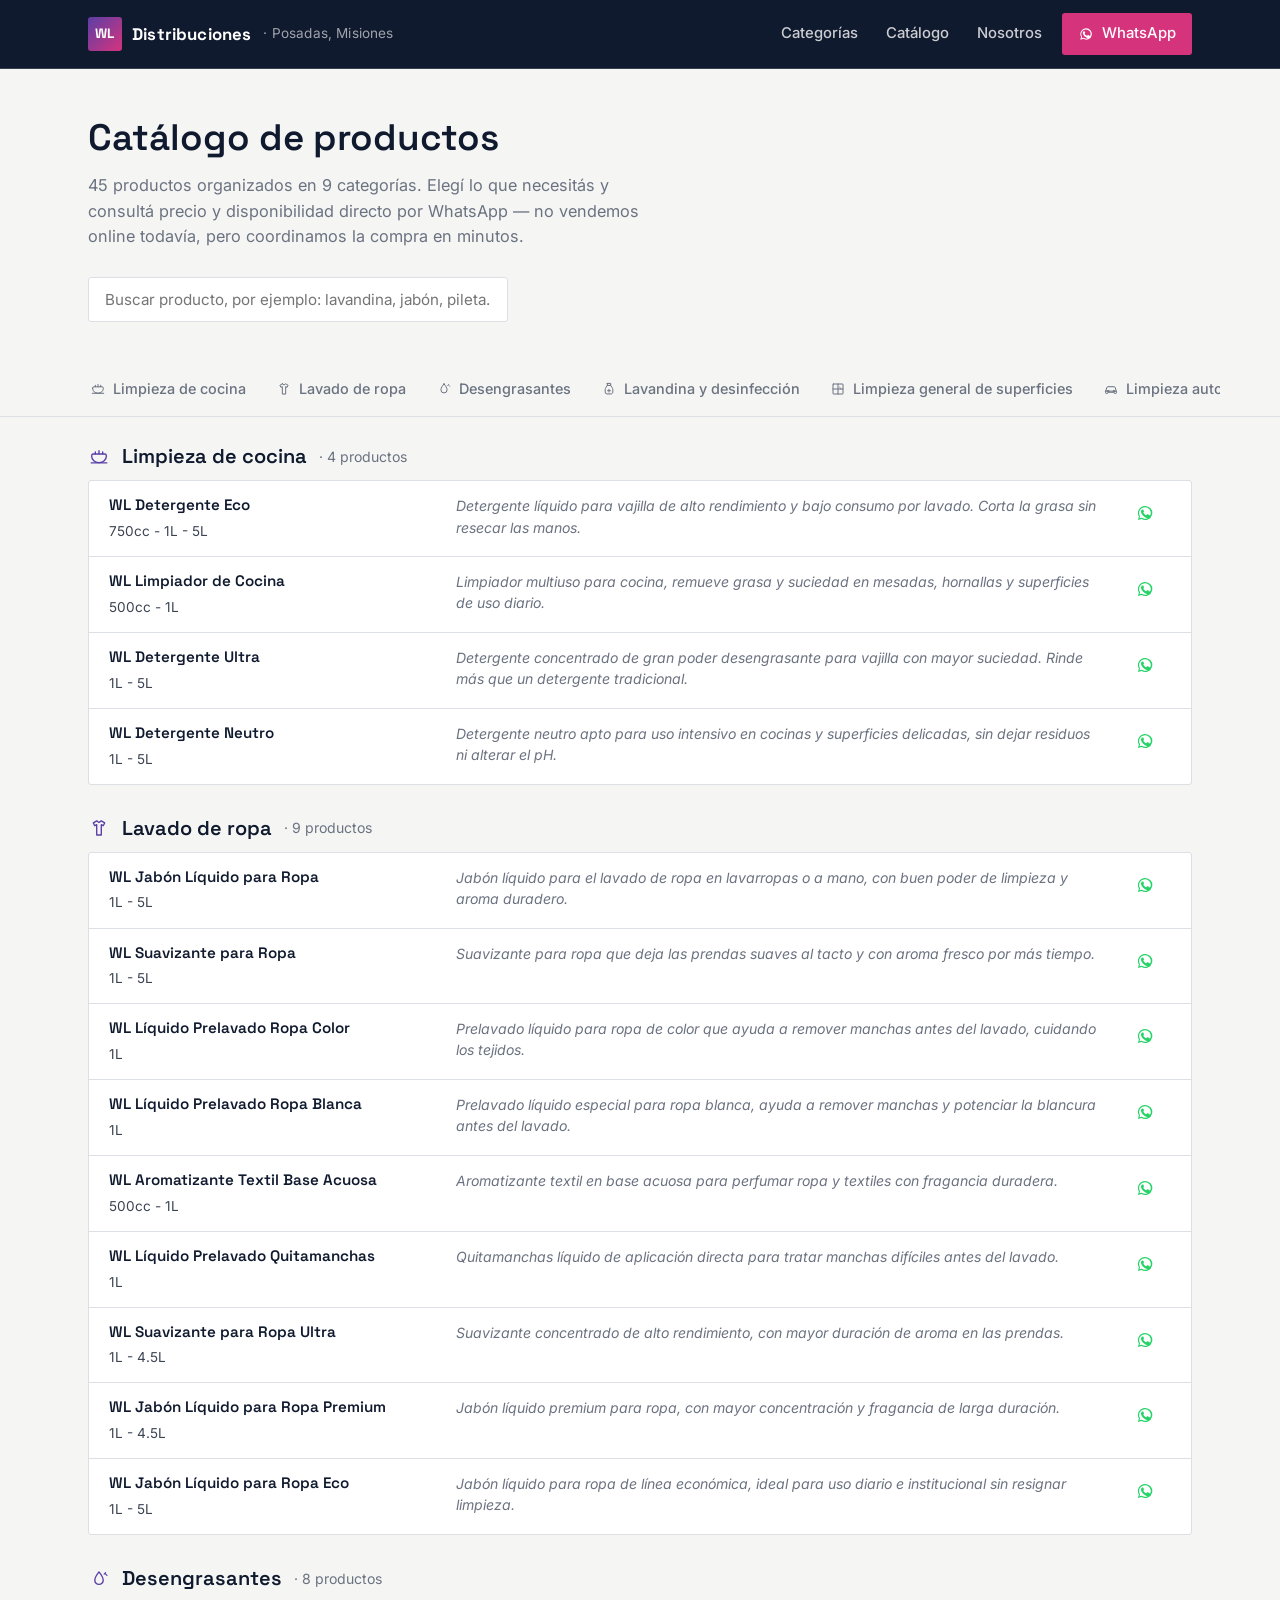
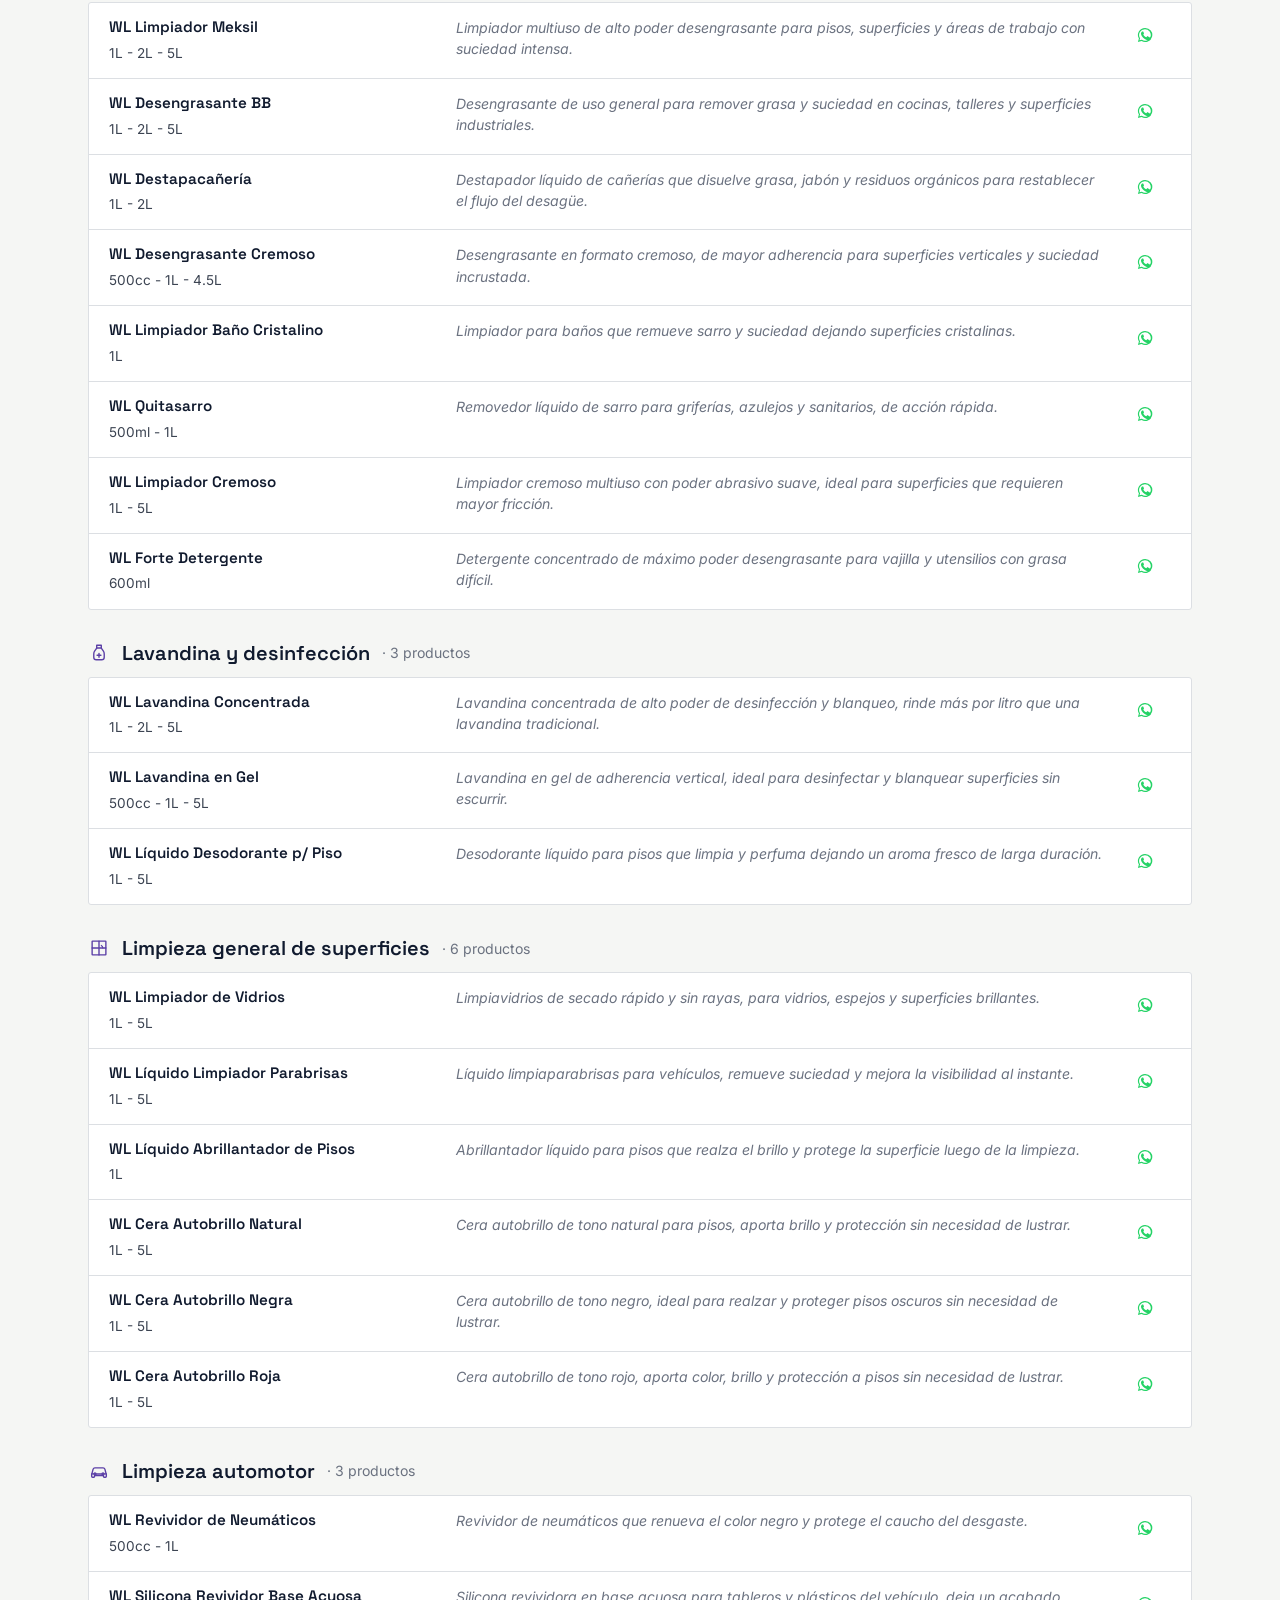
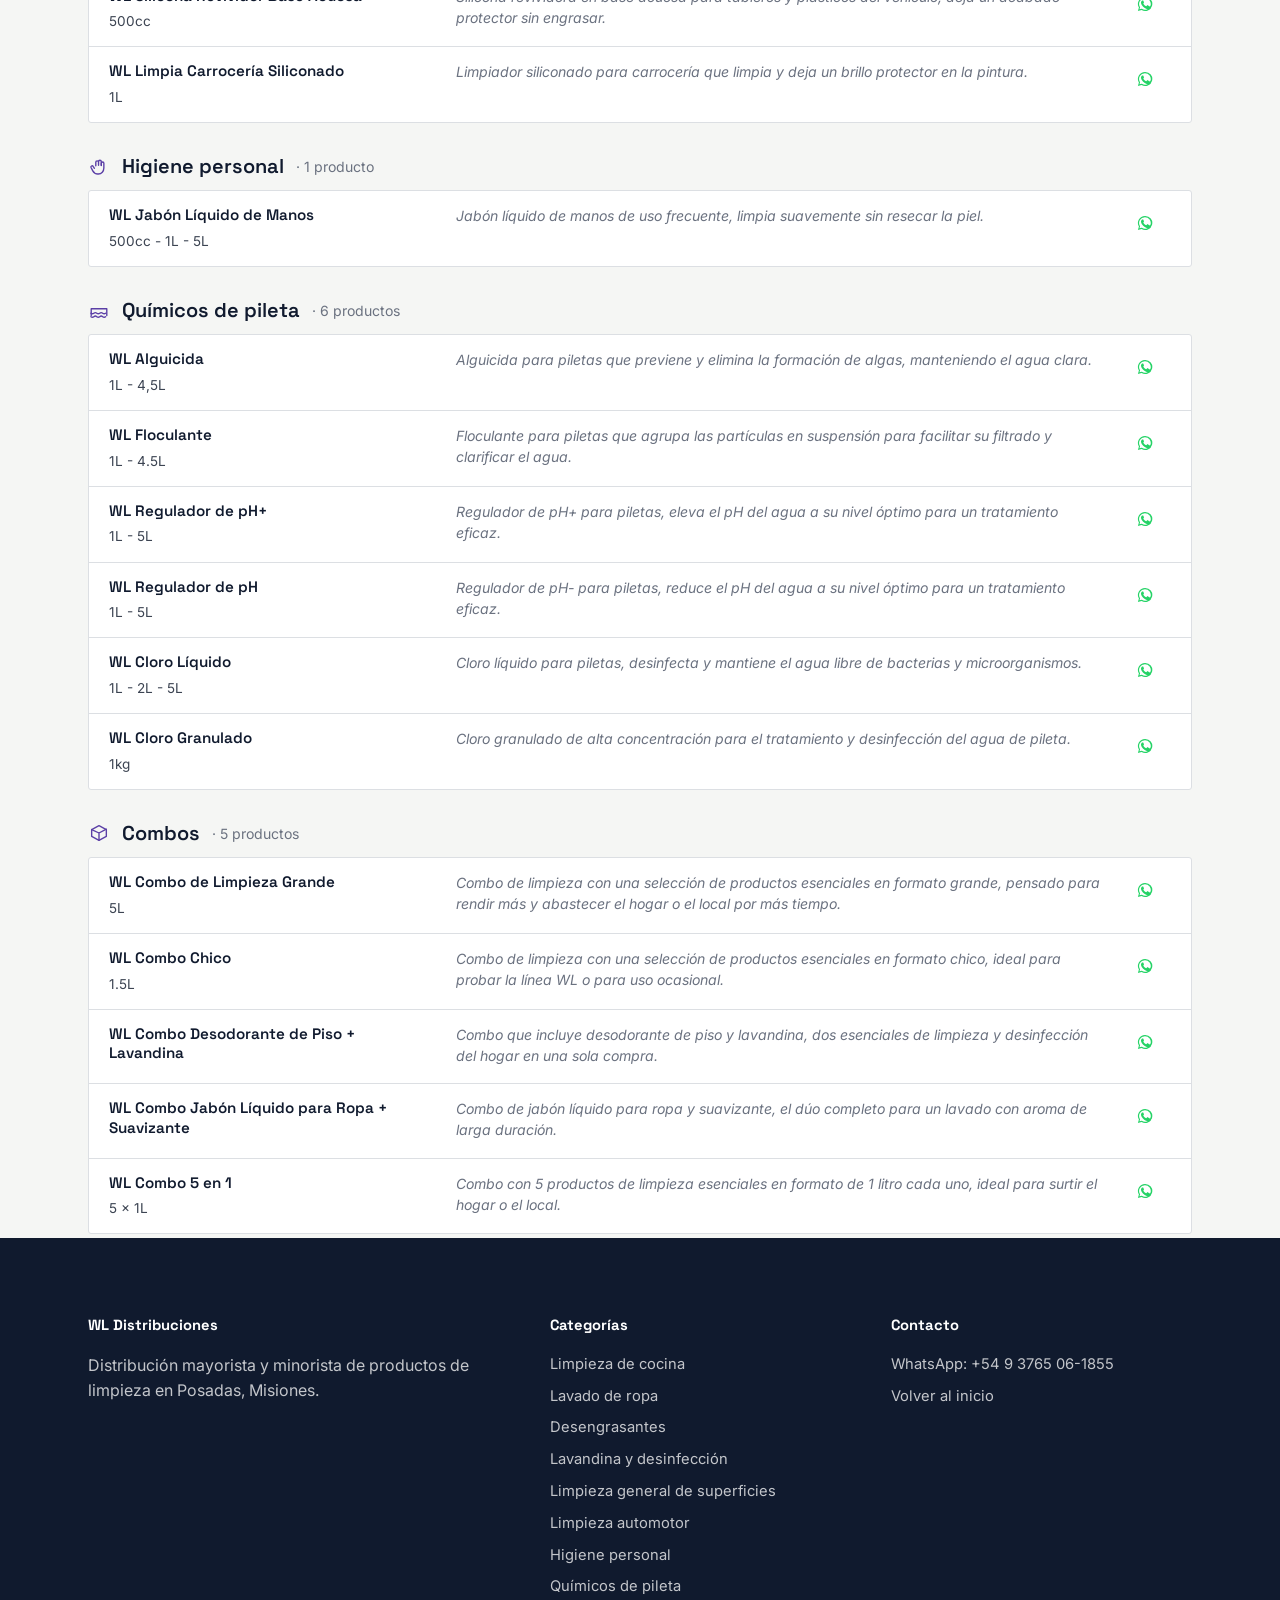
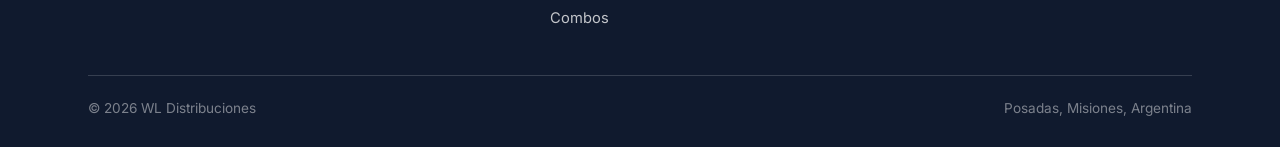
==== catalogo.html @ d9c96c58 "Catálogo en formato lista compacta: nombre y presentaciones, descripción y botón de WhatsApp por fil" ====
<!DOCTYPE html>
<html lang="es">
<head>
<!-- Google tag (gtag.js) -->
<script async src="https://www.googletagmanager.com/gtag/js?id=AW-993868494"></script>
<script>
  window.dataLayer = window.dataLayer || [];
  function gtag(){dataLayer.push(arguments);}
  gtag('js', new Date());
  gtag('config', 'AW-993868494');
  gtag('config', 'G-1GCR7L5BYD');
</script>

<meta charset="UTF-8">
<meta name="viewport" content="width=device-width, initial-scale=1">
<title>Catálogo de productos — WL Distribuciones</title>
<meta name="description" content="Catálogo completo de WL Distribuciones: detergentes, desengrasantes, lavandina, químicos de pileta, limpieza automotor y más. Consultá precio por WhatsApp.">
<link rel="stylesheet" href="styles.css">
<style>
  /* Catálogo en formato lista compacta */
  .product-grid { display:block; background:var(--paper-raised); border:1px solid var(--line); border-radius:var(--radius-s); }
  .product-row { display:grid; grid-template-columns: minmax(180px, 1fr) 2fr 44px; gap:24px; align-items:start;
    padding:14px 20px; border-top:1px solid var(--line); }
  .product-grid .product-row { border:0; border-top:1px solid var(--line); border-radius:0; background:transparent; flex-direction:initial; }
  .product-grid .product-row::before { display:none; }
  .product-grid .product-row:first-child { border-top:0; }
  .product-row .p-wa { padding:0; border-top:0; margin:0; }
  .product-grid .product-row:hover { background:var(--paper); }
  .product-row h3 { font-size:.95rem; line-height:1.3; margin:0 0 6px; color:var(--ink); }
  .product-row .p-sizes { font-size:.85rem; color:var(--graphite); margin:0; }
  .product-row .p-desc { font-size:.88rem; font-style:italic; color:var(--graphite-soft); margin:0; line-height:1.5; }
  .product-row .p-wa { display:flex; justify-content:center; align-items:center; width:36px; height:36px; border-radius:50%; }
  .product-row .p-wa:hover { background:rgba(37,211,102,.12); }
  .product-row .p-wa svg { width:20px; height:20px; color:var(--whatsapp); }
  .cat-section.wrap { padding:28px 28px 4px; }
  .no-results.wrap { padding-left:28px; padding-right:28px; }
  .cat-section-head { margin-bottom:12px; }
  @media (max-width: 640px) {
    .product-row { grid-template-columns: 1fr 40px; gap:4px 12px; padding:12px 14px; }
    .product-row .p-name { grid-column:1; }
    .product-row .p-desc { grid-column:1; grid-row:2; font-size:.84rem; }
    .product-row .p-wa { grid-column:2; grid-row:1 / span 2; align-self:center; }
  }
</style>
</head>
<body>

<header class="site-header">
  <div class="wrap">
    <a href="index.html" class="logo">
      <span class="logo-mark">WL</span>
      Distribuciones <span class="logo-sub">· Posadas, Misiones</span>
    </a>
    <nav class="main-nav">
      <div class="nav-links">
        <a href="index.html#categorias">Categorías</a>
        <a href="catalogo.html">Catálogo</a>
        <a href="index.html#nosotros">Nosotros</a>
      </div>
      <a href="https://wa.me/5493765061855?text=Hola%2C%20quiero%20hacer%20una%20consulta" class="nav-cta" target="_blank" rel="noopener"></a>
    </nav>
  </div>
</header>

<section class="catalog-intro">
  <div class="wrap">
    <h1>Catálogo de productos</h1>
    <p class="lead"><span id="totalProductos">85</span> productos organizados en 9 categorías. Elegí lo que necesitás y consultá precio y disponibilidad directo por WhatsApp — no vendemos online todavía, pero coordinamos la compra en minutos.</p>
    <div class="search-row">
      <input type="text" class="search-input" id="searchInput" placeholder="Buscar producto, por ejemplo: lavandina, jabón, pileta…" autocomplete="off">
      <span class="search-count" id="searchCount"></span>
    </div>
  </div>
</section>

<nav class="cat-tabs" id="catTabs">
  <div class="wrap"></div>
</nav>

<main id="catalogRoot"></main>

<p class="no-results wrap" id="noResults">No encontramos productos que coincidan con tu búsqueda. Probá con otra palabra o <a href="https://wa.me/5493765061855?text=Hola%2C%20estoy%20buscando%20un%20producto%20que%20no%20encuentro%20en%20el%20cat%C3%A1logo" target="_blank" rel="noopener" style="color:var(--magenta); font-weight:600;">consultanos por WhatsApp</a>.</p>

<footer class="site-footer">
  <div class="wrap">
    <div class="footer-grid">
      <div>
        <h4>WL Distribuciones</h4>
        <p>Distribución mayorista y minorista de productos de limpieza en Posadas, Misiones.</p>
      </div>
      <div>
        <h4>Categorías</h4>
        <ul id="footerCats"></ul>
      </div>
      <div>
        <h4>Contacto</h4>
        <ul>
          <li><a href="https://wa.me/5493765061855" target="_blank" rel="noopener">WhatsApp: +54 9 3765 06-1855</a></li>
          <li><a href="index.html">Volver al inicio</a></li>
        </ul>
      </div>
    </div>
    <div class="footer-bottom">
      <span>© <span id="year"></span> WL Distribuciones</span>
      <span>Posadas, Misiones, Argentina</span>
    </div>
  </div>
</footer>

<script src="icons.js"></script>
<script src="products-data.js"></script>
<script>
  document.getElementById('year').textContent = new Date().getFullYear();
  document.querySelector('.nav-cta').innerHTML = WL_WHATSAPP_ICON + 'WhatsApp';

  const { categoryOrder, categoryLabels, products } = WL_DATA;

  // Agrupar productos por categoría, en el orden definido

  // ── Agrupar presentaciones del mismo producto en una sola tarjeta ──
  const SIZE_RE = /\b(?:x\s*)?\d+(?:[.,]\d+)?\s*(?:cc|cm3|ml|mL|lts?|l|litros?|kgs?|kg|grs?|g|u|un|unid(?:ades)?)\b\.?/gi;
  function sizeKey(s) {
    const m = String(s || '').toLowerCase().replace(',', '.').match(/(\d+(?:\.\d+)?)\s*([a-z0-9]*)/);
    if (!m) return Infinity;
    const n = parseFloat(m[1]), u = m[2];
    if (/^(l|lt|lts|litro|litros|kg|kgs)$/.test(u)) return n * 1000;
    return n;
  }
  function baseName(name) {
    return String(name).replace(SIZE_RE, ' ').replace(/\s*[-–x·,]\s*$/i, '').replace(/\s{2,}/g, ' ').trim();
  }
  function groupProducts(list) {
    const map = new Map();
    list.forEach(p => {
      const base = baseName(p.name);
      const key = p.category + '|' + base.toLowerCase();
      const fromName = (String(p.name).match(SIZE_RE) || []).map(s => s.replace(/^x\s*/i, '').trim());
      const sizes = p.size ? [p.size] : fromName;
      if (!map.has(key)) map.set(key, { name: base, category: p.category, desc: p.desc || '', sizes: [] });
      const g = map.get(key);
      if (!g.desc && p.desc) g.desc = p.desc;
      sizes.forEach(s => { if (!g.sizes.some(x => x.toLowerCase() === s.toLowerCase())) g.sizes.push(s); });
    });
    map.forEach(g => g.sizes.sort((a, b) => sizeKey(a) - sizeKey(b)));
    return Array.from(map.values());
  }
  function listaPresentaciones(sizes) {
    if (sizes.length <= 1) return sizes.join('');
    return sizes.slice(0, -1).join(', ') + ' y ' + sizes[sizes.length - 1];
  }

  const grouped = groupProducts(products);
  document.getElementById('totalProductos').textContent = grouped.length;
  const byCategory = {};
  categoryOrder.forEach(slug => byCategory[slug] = []);
  grouped.forEach(p => { (byCategory[p.category] = byCategory[p.category] || []).push(p); });

  function waLink(name, sizes) {
    const pres = sizes.length ? ` (${listaPresentaciones(sizes)})` : '';
    const texto = `Hola, quiero consultar precio y disponibilidad de: ${name}${pres}`;
    return `https://wa.me/5493765061855?text=${encodeURIComponent(texto)}`;
  }

  function fmtSize(sz) {
    return String(sz).replace(/(\d)\s*(cc|ml|gr?|kg)\b/gi, (m, n, u) => n + u.toLowerCase());
  }

  function productCard(p) {
    const sizes = p.sizes.map(fmtSize);
    return `
      <div class="product-card product-row" data-name="${(p.name + ' ' + p.sizes.join(' ')).toLowerCase()}" data-cat="${p.category}">
        <div class="p-name">
          <h3>${p.name}</h3>
          ${sizes.length ? `<p class="p-sizes">${sizes.join(' - ')}</p>` : ''}
        </div>
        <p class="p-desc">${p.desc || ''}</p>
        <a class="p-cta p-wa" href="${waLink(p.name, sizes)}" target="_blank" rel="noopener"
           aria-label="Consultar ${p.name.replace(/"/g, '&quot;')} por WhatsApp" title="Consultar por WhatsApp">${WL_WHATSAPP_ICON}</a>
      </div>`;
  }

  // Tabs de categoría
  const tabsWrap = document.querySelector('#catTabs .wrap');
  categoryOrder.forEach(slug => {
    const a = document.createElement('a');
    a.href = '#' + slug;
    a.className = 'cat-tab';
    a.dataset.slug = slug;
    a.innerHTML = `${WL_ICONS[slug] || ''} ${categoryLabels[slug]}`;
    tabsWrap.appendChild(a);
  });

  // Secciones de catálogo
  const root = document.getElementById('catalogRoot');
  categoryOrder.forEach(slug => {
    const items = byCategory[slug] || [];
    if (!items.length) return;
    const section = document.createElement('section');
    section.className = 'cat-section wrap';
    section.id = slug;
    section.innerHTML = `
      <div class="cat-section-head">
        <span class="icon">${WL_ICONS[slug] || ''}</span>
        <h2>${categoryLabels[slug]}</h2>
        <span class="count">· ${items.length} producto${items.length === 1 ? '' : 's'}</span>
      </div>
      <div class="product-grid">${items.map(productCard).join('')}</div>
    `;
    root.appendChild(section);
  });

  // Footer: categorías
  const footerCats = document.getElementById('footerCats');
  categoryOrder.forEach(slug => {
    const li = document.createElement('li');
    li.innerHTML = `<a href="#${slug}">${categoryLabels[slug]}</a>`;
    footerCats.appendChild(li);
  });

  // Tab activo según scroll
  const tabs = Array.from(document.querySelectorAll('.cat-tab'));
  const sections = categoryOrder.map(slug => document.getElementById(slug)).filter(Boolean);

  function setActiveTab(slug) {
    tabs.forEach(t => t.classList.toggle('active', t.dataset.slug === slug));
  }

  const observer = new IntersectionObserver((entries) => {
    entries.forEach(entry => {
      if (entry.isIntersecting) setActiveTab(entry.target.id);
    });
  }, { rootMargin: '-140px 0px -70% 0px' });

  sections.forEach(s => observer.observe(s));
  if (sections[0]) setActiveTab(sections[0].id);

  // Búsqueda
  const searchInput = document.getElementById('searchInput');
  const searchCount = document.getElementById('searchCount');
  const noResults = document.getElementById('noResults');
  const allCards = () => Array.from(document.querySelectorAll('.product-card'));

  function applySearch() {
    const q = searchInput.value.trim().toLowerCase();
    let visible = 0;
    allCards().forEach(card => {
      const match = !q || card.dataset.name.includes(q);
      card.style.display = match ? '' : 'none';
      if (match) visible++;
    });
    sections.forEach(section => {
      const anyVisible = Array.from(section.querySelectorAll('.product-card')).some(c => c.style.display !== 'none');
      section.style.display = anyVisible ? '' : 'none';
    });
    noResults.classList.toggle('show', visible === 0);
    searchCount.textContent = q ? `${visible} resultado${visible === 1 ? '' : 's'}` : '';
  }

  searchInput.addEventListener('input', applySearch);
</script>
<!-- Conversión Google Ads + evento Analytics: clic en WhatsApp -->
<script>
  var WL_WA_CONVERSION = 'AW-993868494/o7L7CO6g8YodEM719NkD';
  document.addEventListener('click', function (e) {
    var link = e.target.closest && e.target.closest('a[href*="wa.me"]');
    if (!link) return;
    gtag('event', 'conversion', { send_to: WL_WA_CONVERSION, value: 1.0, currency: 'ARS' });
    var card = link.closest('.product-card');
    var ubicacion = link.classList.contains('nav-cta') ? 'encabezado'
      : card ? 'producto'
      : link.closest('.site-footer') ? 'pie'
      : link.closest('.hero') ? 'portada'
      : 'otro';
    gtag('event', 'clic_whatsapp', {
      send_to: 'G-1GCR7L5BYD',
      pagina: location.pathname,
      ubicacion: ubicacion,
      producto: card ? card.querySelector('h3').textContent.trim() : ''
    });
  });
</script>
</body>
</html>
---- styles.css ----
/* WL Distribuciones — hoja de estilos compartida
   Paleta: navy de marca + violeta/magenta como acento, sobre papel frío.
   Tipografía: Space Grotesk (títulos) + Inter (texto). */

@import url('https://fonts.googleapis.com/css2?family=Space+Grotesk:wght@500;600;700&family=Inter:wght@400;500;600&display=swap');

:root {
  --ink: #101a2e;
  --ink-soft: #1b2740;
  --paper: #f5f6f4;
  --paper-raised: #ffffff;
  --graphite: #3c4452;
  --graphite-soft: #6b7280;
  --violet: #5b3fa6;
  --magenta: #d6337d;
  --line: #dcdfe3;
  --line-on-ink: rgba(255, 255, 255, 0.16);
  --whatsapp: #25d366;

  --font-display: 'Space Grotesk', 'Arial', sans-serif;
  --font-body: 'Inter', 'Arial', sans-serif;

  --radius-s: 3px;
  --container: 1160px;
}

* { box-sizing: border-box; }

html {
  scroll-behavior: smooth;
  scroll-padding-top: 84px;
}

body {
  margin: 0;
  background: var(--paper);
  color: var(--graphite);
  font-family: var(--font-body);
  font-size: 16px;
  line-height: 1.55;
  -webkit-font-smoothing: antialiased;
}

img, svg { display: block; max-width: 100%; }

a { color: inherit; text-decoration: none; }

h1, h2, h3 {
  font-family: var(--font-display);
  color: var(--ink);
  margin: 0;
  line-height: 1.15;
  font-weight: 600;
}

p { margin: 0; }

.wrap {
  max-width: var(--container);
  margin: 0 auto;
  padding: 0 28px;
}

/* ---------- Header ---------- */

.site-header {
  position: sticky;
  top: 0;
  z-index: 40;
  background: var(--ink);
  border-bottom: 1px solid var(--line-on-ink);
}

.site-header .wrap {
  display: flex;
  align-items: center;
  justify-content: space-between;
  height: 68px;
}

.logo {
  display: flex;
  align-items: center;
  gap: 10px;
  font-family: var(--font-display);
  font-weight: 700;
  font-size: 1.05rem;
  color: #fff;
  letter-spacing: 0.01em;
}

.logo-mark {
  width: 34px;
  height: 34px;
  border-radius: var(--radius-s);
  background: linear-gradient(135deg, var(--violet), var(--magenta));
  display: flex;
  align-items: center;
  justify-content: center;
  font-family: var(--font-display);
  font-weight: 700;
  font-size: 0.85rem;
  color: #fff;
}

.logo-sub {
  font-family: var(--font-body);
  font-weight: 400;
  color: rgba(255, 255, 255, 0.6);
  font-size: 0.85rem;
  margin-left: 2px;
}

.main-nav {
  display: flex;
  align-items: center;
  gap: 20px;
}

.nav-links {
  display: flex;
  align-items: center;
  gap: 28px;
}

.main-nav a {
  color: rgba(255, 255, 255, 0.78);
  font-size: 0.93rem;
  font-weight: 500;
  transition: color 0.15s ease;
}

.main-nav a:hover { color: #fff; }

.nav-cta {
  display: inline-flex;
  align-items: center;
  gap: 8px;
  background: var(--magenta);
  color: #fff !important;
  padding: 9px 16px;
  border-radius: var(--radius-s);
  font-weight: 600;
  font-size: 0.88rem;
}

.nav-cta svg { width: 16px; height: 16px; }

.nav-toggle { display: none; }

/* ---------- Buttons ---------- */

.btn {
  display: inline-flex;
  align-items: center;
  gap: 9px;
  padding: 13px 24px;
  border-radius: var(--radius-s);
  font-weight: 600;
  font-size: 0.95rem;
  font-family: var(--font-body);
  border: 1.5px solid transparent;
  cursor: pointer;
}

.btn-solid {
  background: var(--magenta);
  color: #fff;
}

.btn-outline {
  border-color: rgba(255, 255, 255, 0.35);
  color: #fff;
}

.btn-outline:hover { border-color: #fff; }

.btn-ink {
  border-color: var(--ink);
  color: var(--ink);
}

.btn-ink:hover { background: var(--ink); color: #fff; }

.btn svg { width: 17px; height: 17px; }

/* ---------- Hero ---------- */

.hero {
  background: var(--ink);
  color: #fff;
  padding: 76px 0 88px;
}

.hero .wrap {
  display: grid;
  grid-template-columns: 1.1fr 0.9fr;
  gap: 56px;
  align-items: center;
}

.eyebrow {
  font-size: 0.88rem;
  color: rgba(255, 255, 255, 0.55);
  margin-bottom: 18px;
}

.hero h1 {
  color: #fff;
  font-size: clamp(2.1rem, 4vw, 2.9rem);
  max-width: 15ch;
}

.hero p.lead {
  margin-top: 20px;
  font-size: 1.08rem;
  color: rgba(255, 255, 255, 0.72);
  max-width: 46ch;
}

.hero-actions {
  margin-top: 32px;
  display: flex;
  gap: 14px;
  flex-wrap: wrap;
}

.hero-mosaic {
  display: grid;
  grid-template-columns: repeat(3, 1fr);
  gap: 10px;
  padding: 22px;
  border-radius: 6px;
  background: linear-gradient(155deg, var(--violet), var(--magenta));
}

.hero-mosaic .tile {
  background: rgba(255, 255, 255, 0.14);
  border-radius: var(--radius-s);
  aspect-ratio: 1;
  display: flex;
  align-items: center;
  justify-content: center;
  color: #fff;
}

.hero-mosaic .tile svg { width: 26px; height: 26px; }

.hero-mosaic .tile.dim { opacity: 0.55; }

/* ---------- Section shell ---------- */

.section {
  padding: 72px 0;
}

.section-head {
  display: flex;
  align-items: flex-end;
  justify-content: space-between;
  gap: 24px;
  margin-bottom: 40px;
  flex-wrap: wrap;
}

.section-head h2 {
  font-size: clamp(1.5rem, 2.6vw, 1.9rem);
}

.section-head .desc {
  color: var(--graphite-soft);
  max-width: 46ch;
  margin-top: 8px;
}

.section-note {
  font-size: 0.92rem;
  color: var(--graphite-soft);
  max-width: 30ch;
  text-align: right;
}

/* ---------- Category grid (home) ---------- */

.cat-grid {
  display: grid;
  grid-template-columns: repeat(3, 1fr);
  gap: 14px;
}

.cat-tile {
  background: var(--paper-raised);
  border: 1px solid var(--line);
  border-radius: var(--radius-s);
  padding: 22px 20px;
  position: relative;
  transition: border-color 0.15s ease;
}

.cat-tile:hover { border-color: var(--magenta); }

.cat-tile::before {
  content: "";
  position: absolute;
  top: 0; left: 0;
  width: 22px; height: 3px;
  background: var(--corner, var(--violet));
  border-radius: 0 0 2px 0;
}

.cat-tile .icon {
  width: 30px; height: 30px;
  color: var(--corner, var(--violet));
  margin-bottom: 16px;
}

.cat-tile h3 {
  font-size: 1rem;
  margin-bottom: 4px;
}

.cat-tile .count {
  font-size: 0.85rem;
  color: var(--graphite-soft);
}

/* ---------- Steps (numbered — legítimo, es una secuencia) ---------- */

.steps {
  display: grid;
  grid-template-columns: repeat(3, 1fr);
  gap: 32px;
}

.step .num {
  font-family: var(--font-display);
  font-size: 0.85rem;
  color: var(--magenta);
  font-weight: 700;
  margin-bottom: 10px;
}

.step h3 { font-size: 1.05rem; margin-bottom: 8px; }

.step p { color: var(--graphite-soft); font-size: 0.94rem; }

/* ---------- Value props ---------- */

.values {
  display: grid;
  grid-template-columns: repeat(4, 1fr);
  gap: 28px;
}

.value .icon {
  width: 24px; height: 24px;
  color: var(--magenta);
  margin-bottom: 14px;
}

.value h3 { font-size: 1rem; margin-bottom: 6px; }

.value p { color: var(--graphite-soft); font-size: 0.92rem; }

.section-alt { background: var(--paper-raised); border-top: 1px solid var(--line); border-bottom: 1px solid var(--line); }

/* ---------- Footer ---------- */

.site-footer {
  background: var(--ink);
  color: rgba(255, 255, 255, 0.75);
  padding: 56px 0 28px;
}

.footer-grid {
  display: grid;
  grid-template-columns: 1.4fr 1fr 1fr;
  gap: 40px;
  padding-bottom: 36px;
  border-bottom: 1px solid var(--line-on-ink);
}

.footer-grid h4 {
  color: #fff;
  font-family: var(--font-display);
  font-size: 0.92rem;
  margin-bottom: 16px;
}

.footer-grid ul { list-style: none; margin: 0; padding: 0; }
.footer-grid li { margin-bottom: 9px; font-size: 0.92rem; }
.footer-grid a:hover { color: #fff; }

.footer-bottom {
  padding-top: 22px;
  display: flex;
  justify-content: space-between;
  font-size: 0.85rem;
  color: rgba(255, 255, 255, 0.45);
  flex-wrap: wrap;
  gap: 10px;
}

/* ---------- Catálogo ---------- */

.catalog-intro { padding: 48px 0 8px; }

.catalog-intro h1 { font-size: clamp(1.8rem, 3.4vw, 2.3rem); max-width: 20ch; }

.catalog-intro p.lead {
  margin-top: 14px;
  color: var(--graphite-soft);
  max-width: 56ch;
  font-size: 1.02rem;
}

.search-row {
  margin-top: 28px;
  display: flex;
  gap: 12px;
  align-items: center;
}

.search-input {
  flex: 1;
  max-width: 420px;
  padding: 12px 16px;
  border: 1.5px solid var(--line);
  border-radius: var(--radius-s);
  font-family: var(--font-body);
  font-size: 0.95rem;
  background: var(--paper-raised);
}

.search-input:focus {
  outline: none;
  border-color: var(--magenta);
}

.search-count {
  font-size: 0.88rem;
  color: var(--graphite-soft);
}

.cat-tabs {
  position: sticky;
  top: 68px;
  z-index: 30;
  background: var(--paper);
  border-bottom: 1px solid var(--line);
  margin-top: 30px;
}

.cat-tabs .wrap {
  display: flex;
  gap: 26px;
  overflow-x: auto;
  padding-top: 4px;
}

.cat-tab {
  display: flex;
  align-items: center;
  gap: 7px;
  padding: 14px 2px;
  white-space: nowrap;
  font-size: 0.9rem;
  font-weight: 500;
  color: var(--graphite-soft);
  border-bottom: 2px solid transparent;
  flex-shrink: 0;
}

.cat-tab svg { width: 16px; height: 16px; }

.cat-tab.active,
.cat-tab:hover {
  color: var(--ink);
  border-bottom-color: var(--magenta);
}

.cat-section { padding: 44px 0 8px; scroll-margin-top: 128px; }

.cat-section-head {
  display: flex;
  align-items: center;
  gap: 12px;
  margin-bottom: 22px;
}

.cat-section-head .icon {
  width: 22px; height: 22px;
  color: var(--corner, var(--violet));
}

.cat-section-head h2 { font-size: 1.25rem; }

.cat-section-head .count {
  color: var(--graphite-soft);
  font-size: 0.88rem;
}

.product-grid {
  display: grid;
  grid-template-columns: repeat(3, 1fr);
  gap: 14px;
}

.product-card {
  background: var(--paper-raised);
  border: 1px solid var(--line);
  border-radius: var(--radius-s);
  padding: 20px;
  position: relative;
  display: flex;
  flex-direction: column;
}

.product-card::before {
  content: "";
  position: absolute;
  top: 0; left: 0;
  width: 18px; height: 3px;
  background: var(--corner, var(--violet));
}

.product-card .p-head {
  display: flex;
  justify-content: space-between;
  align-items: flex-start;
  gap: 10px;
  margin-bottom: 10px;
}

.product-card h3 {
  font-size: 0.98rem;
  line-height: 1.3;
}

.size-badge {
  flex-shrink: 0;
  font-size: 0.76rem;
  font-weight: 600;
  color: var(--graphite);
  background: var(--paper);
  border: 1px solid var(--line);
  border-radius: 20px;
  padding: 2px 9px;
  white-space: nowrap;
}

.product-card .p-desc {
  color: var(--graphite-soft);
  font-size: 0.88rem;
  flex-grow: 1;
  margin-bottom: 16px;
}

.p-cta {
  display: inline-flex;
  align-items: center;
  gap: 7px;
  font-size: 0.85rem;
  font-weight: 600;
  color: var(--magenta);
  padding-top: 12px;
  border-top: 1px solid var(--line);
}

.p-cta svg { width: 15px; height: 15px; color: var(--whatsapp); }

.no-results {
  padding: 48px 0;
  text-align: center;
  color: var(--graphite-soft);
  display: none;
}

.no-results.show { display: block; }

/* ---------- Responsive ---------- */

@media (max-width: 900px) {
  .hero .wrap { grid-template-columns: 1fr; }
  .hero-mosaic { max-width: 340px; }
  .cat-grid { grid-template-columns: repeat(2, 1fr); }
  .steps { grid-template-columns: 1fr; gap: 24px; }
  .values { grid-template-columns: repeat(2, 1fr); }
  .footer-grid { grid-template-columns: 1fr; gap: 28px; }
  .product-grid { grid-template-columns: repeat(2, 1fr); }
}

@media (max-width: 640px) {
  .nav-links { display: none; }
  .logo-sub { display: none; }
  .nav-cta { padding: 8px 12px; font-size: 0.82rem; }
  .site-header .wrap { height: 60px; }
  .cat-grid { grid-template-columns: 1fr 1fr; }
  .values { grid-template-columns: 1fr; }
  .product-grid { grid-template-columns: 1fr; }
  .section { padding: 52px 0; }
  .cat-tabs { top: 68px; }
}

@media (prefers-reduced-motion: reduce) {
  html { scroll-behavior: auto; }
  * { transition: none !important; }
}

:focus-visible {
  outline: 2px solid var(--magenta);
  outline-offset: 2px;
}
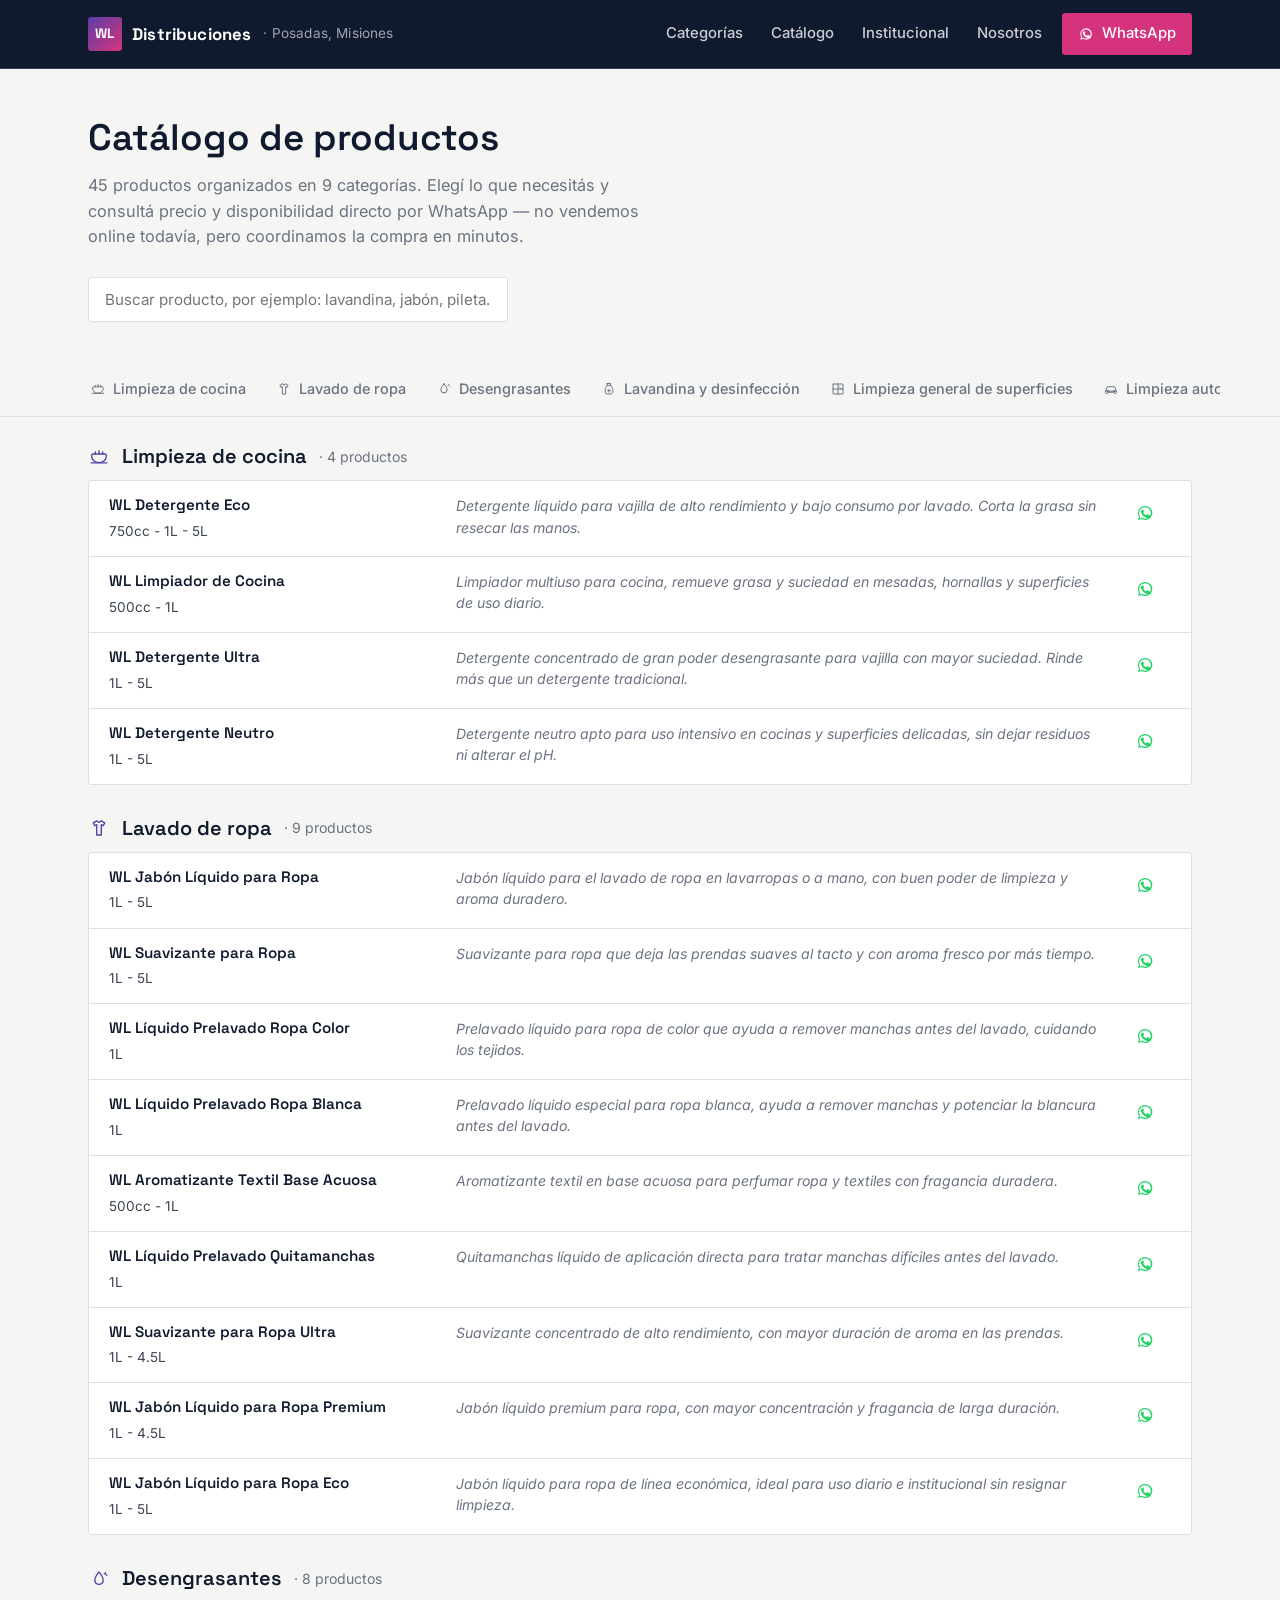
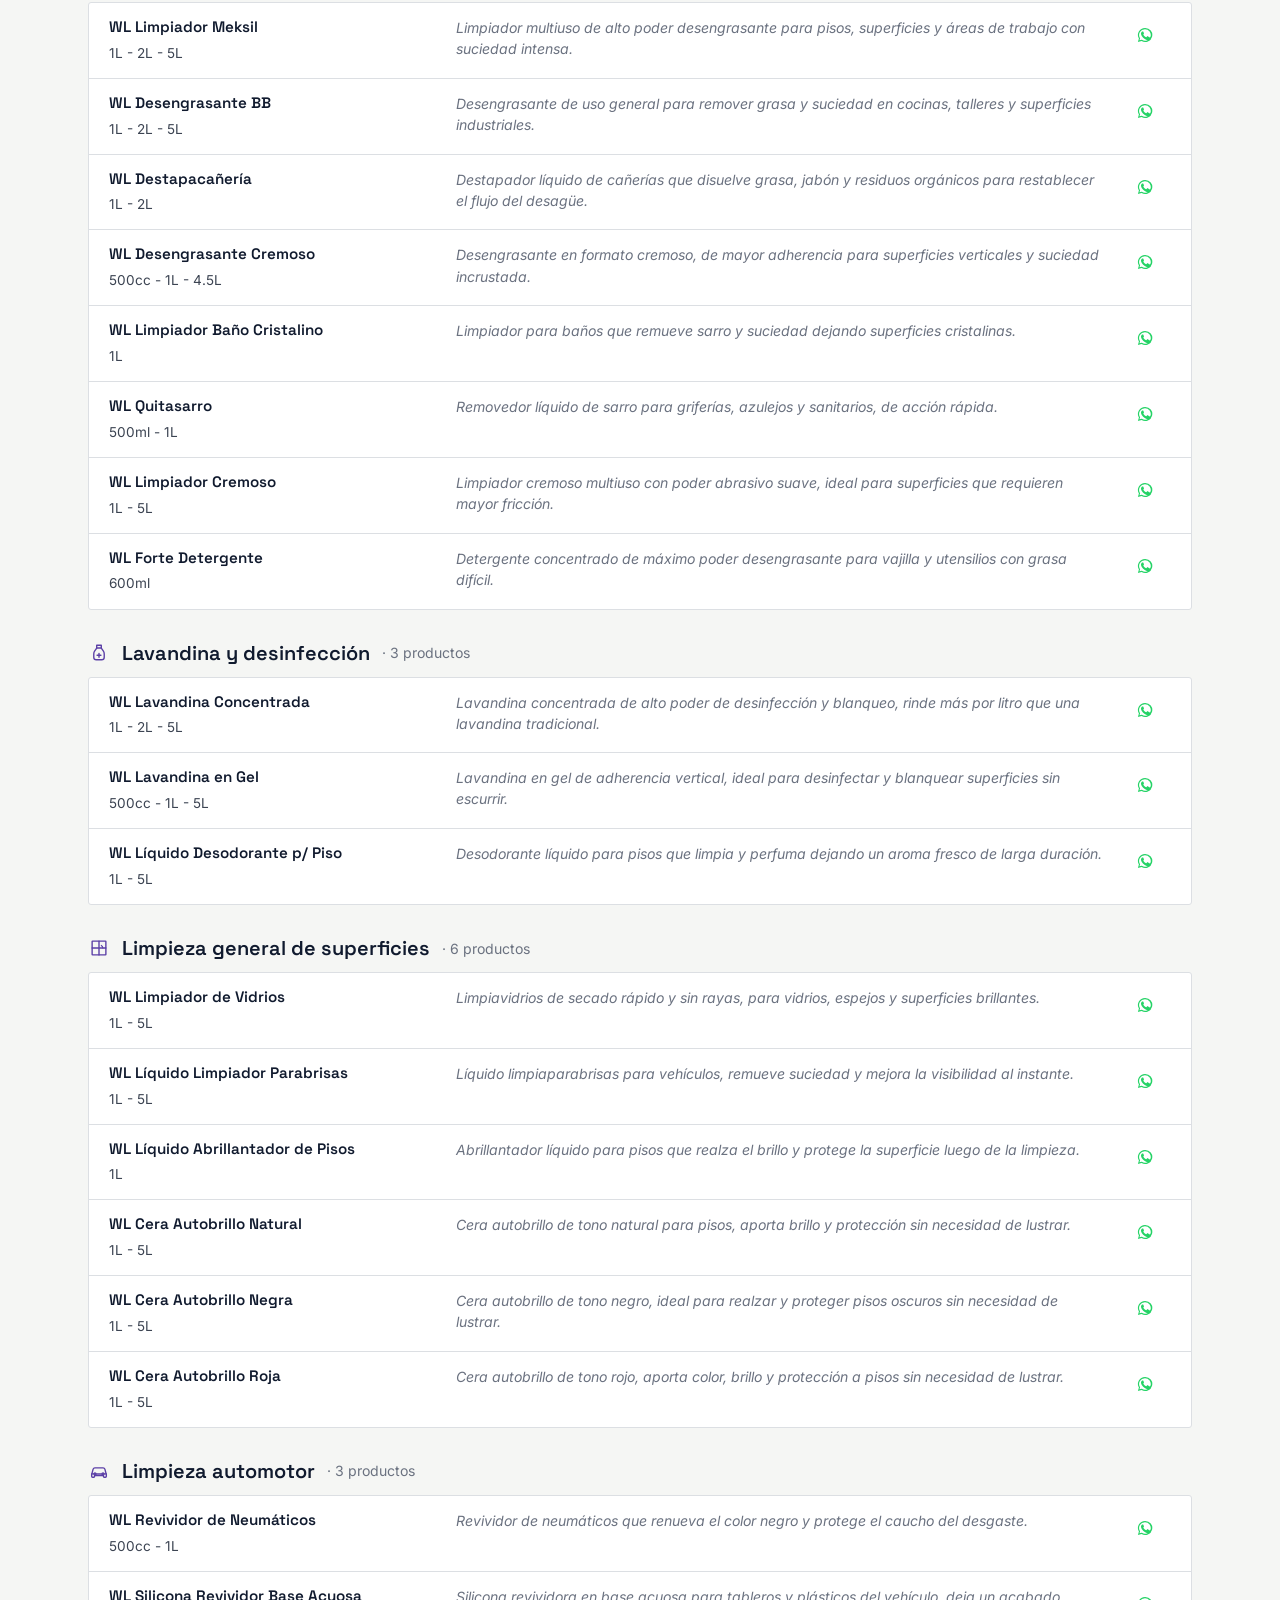
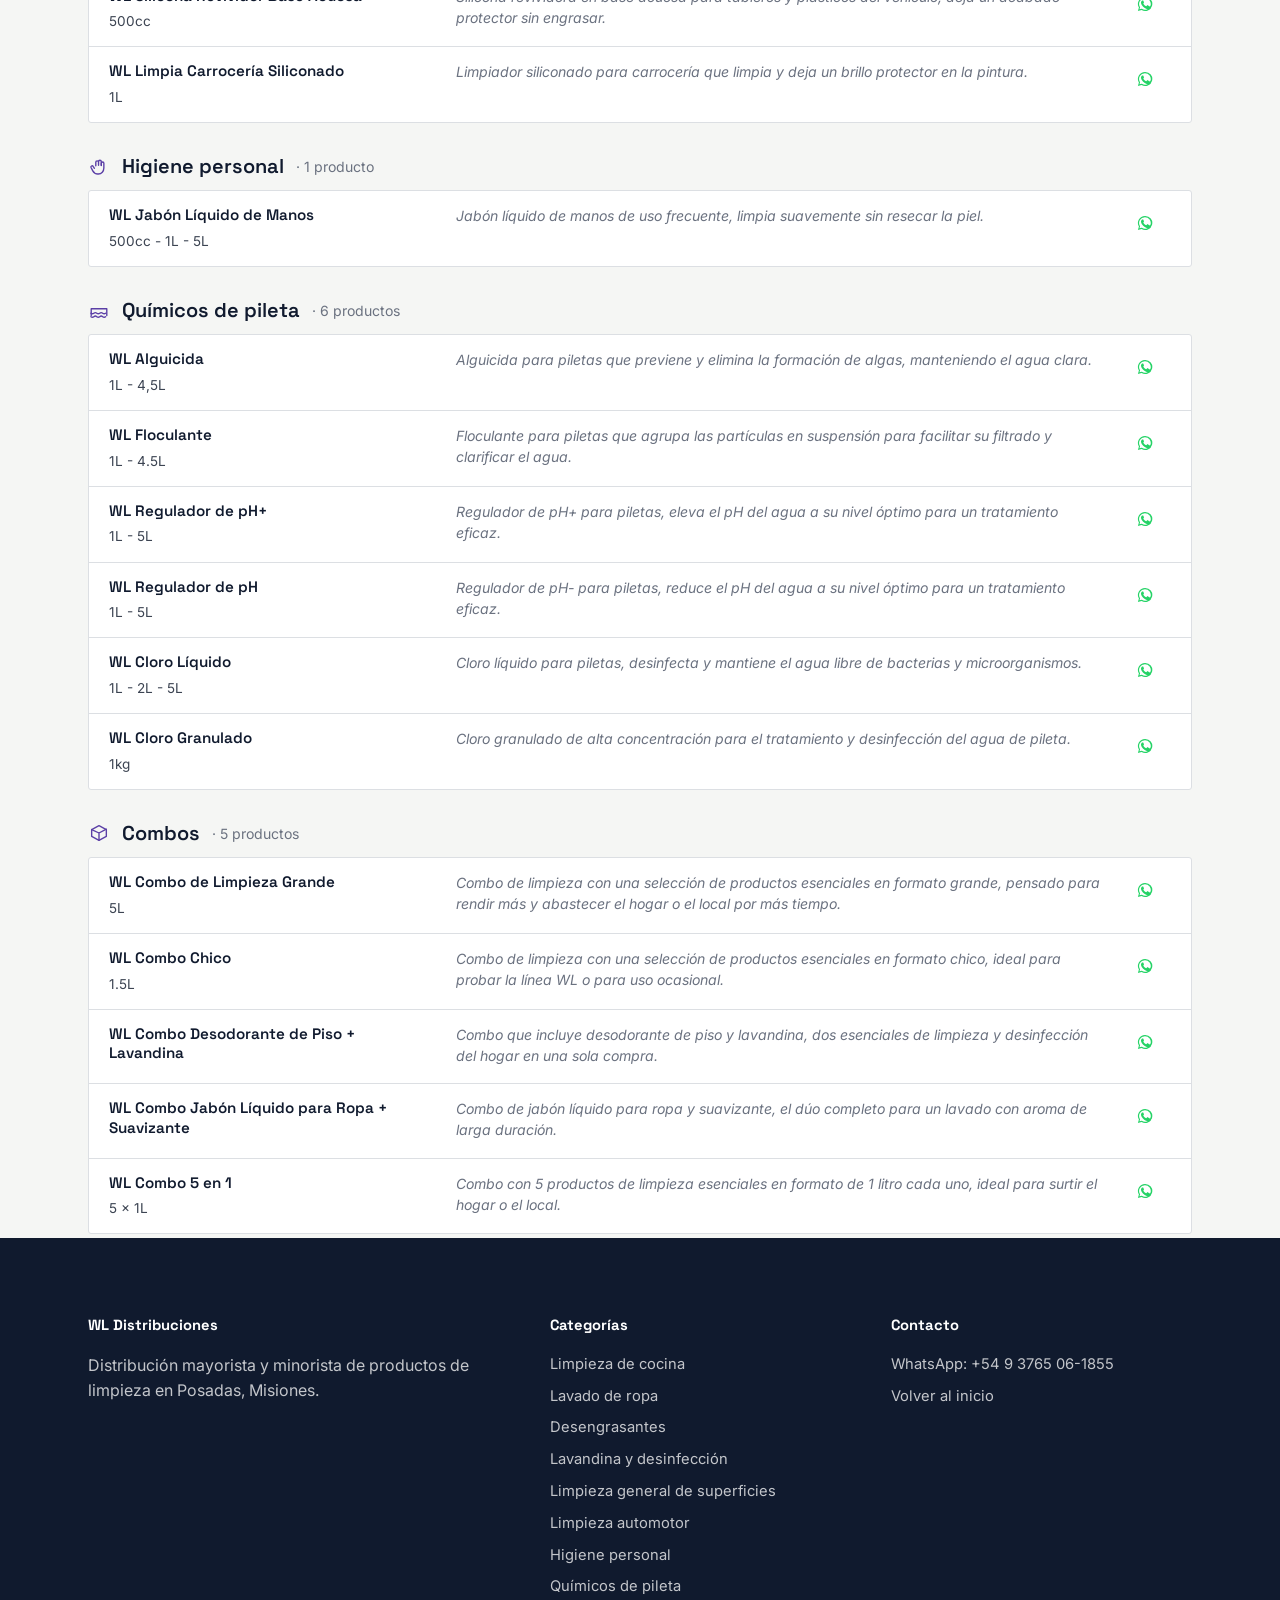
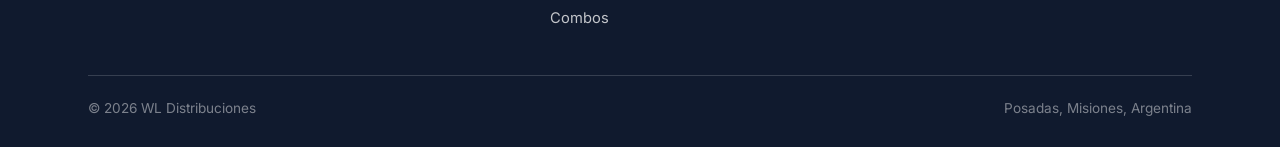
==== commit 5f327333: "Nueva sección Institucional: línea ECOMAX de SEIQ (sin precios), con enlace en el menú Co-Authored-B" ====
--- a/catalogo.html
+++ b/catalogo.html
@@ -55,6 +55,7 @@
       <div class="nav-links">
         <a href="index.html#categorias">Categorías</a>
         <a href="catalogo.html">Catálogo</a>
+        <a href="institucional.html">Institucional</a>
         <a href="index.html#nosotros">Nosotros</a>
       </div>
       <a href="https://wa.me/5493765061855?text=Hola%2C%20quiero%20hacer%20una%20consulta" class="nav-cta" target="_blank" rel="noopener"></a>
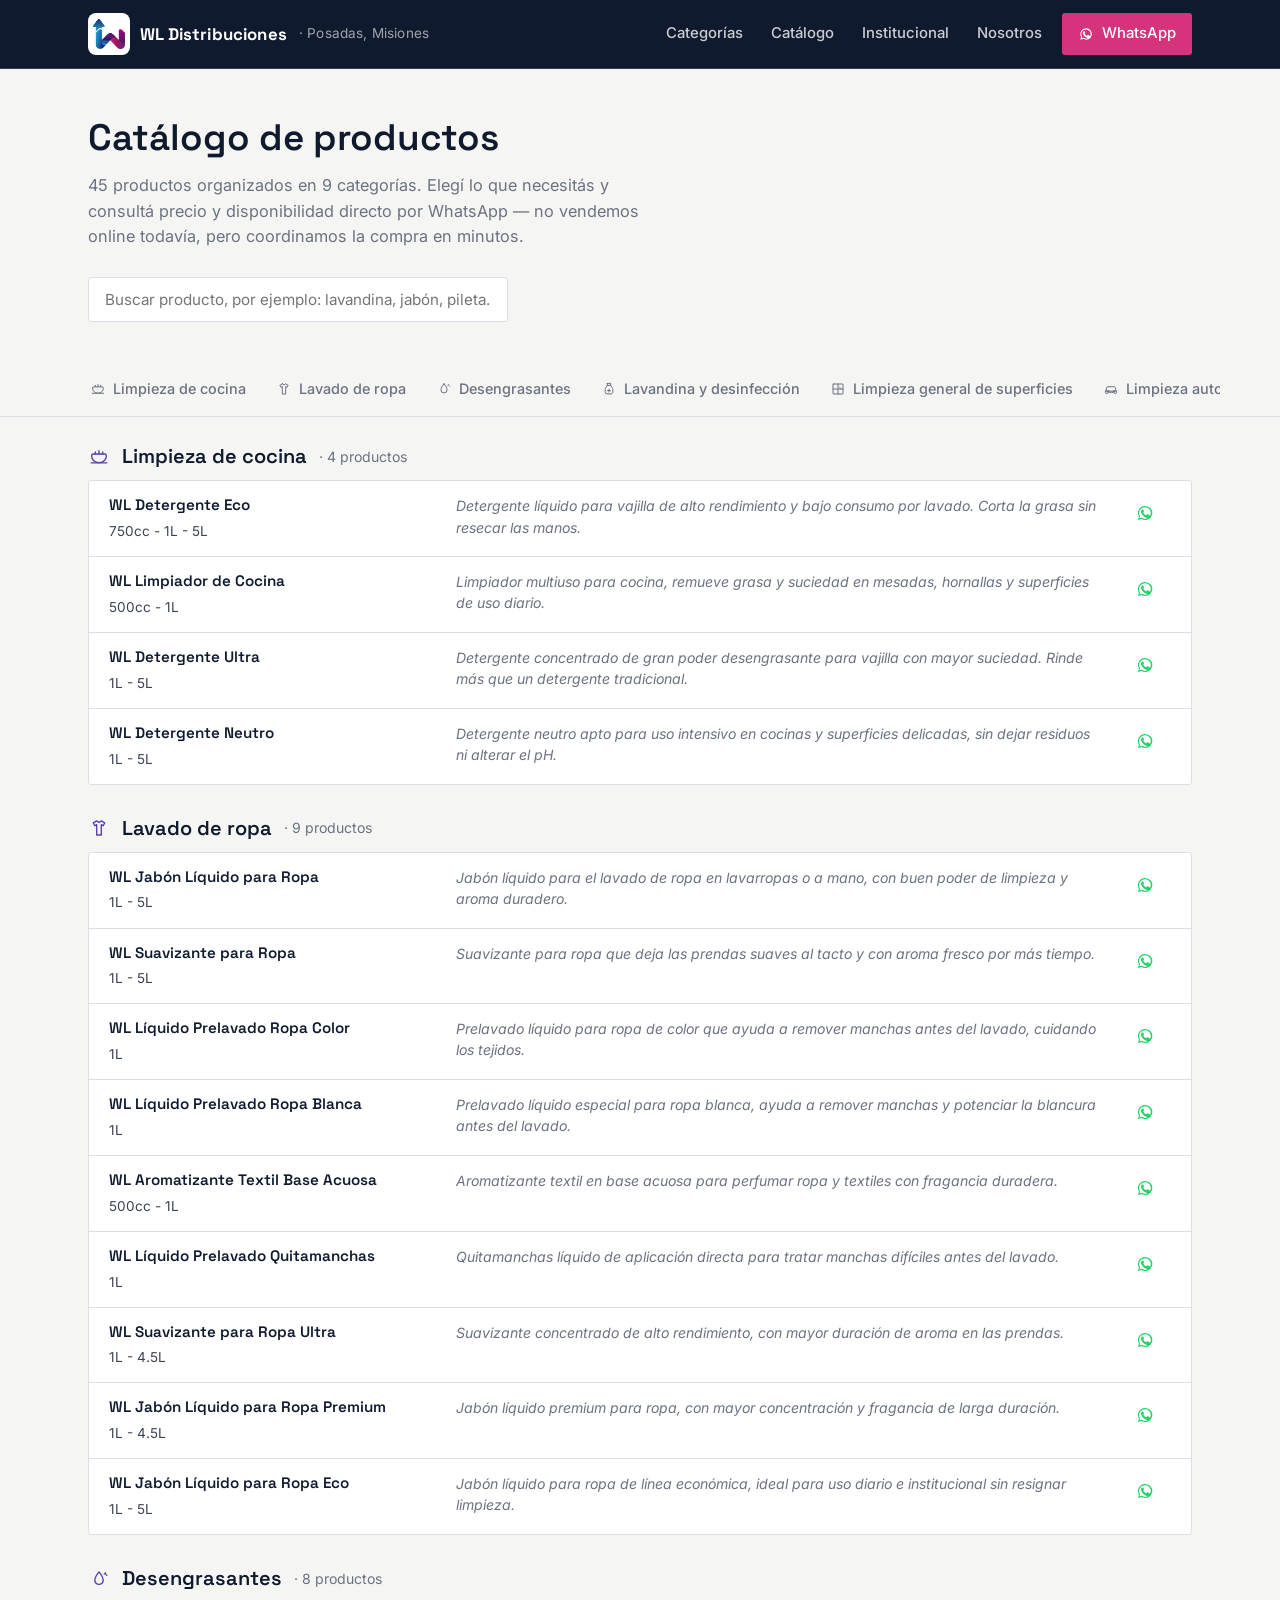
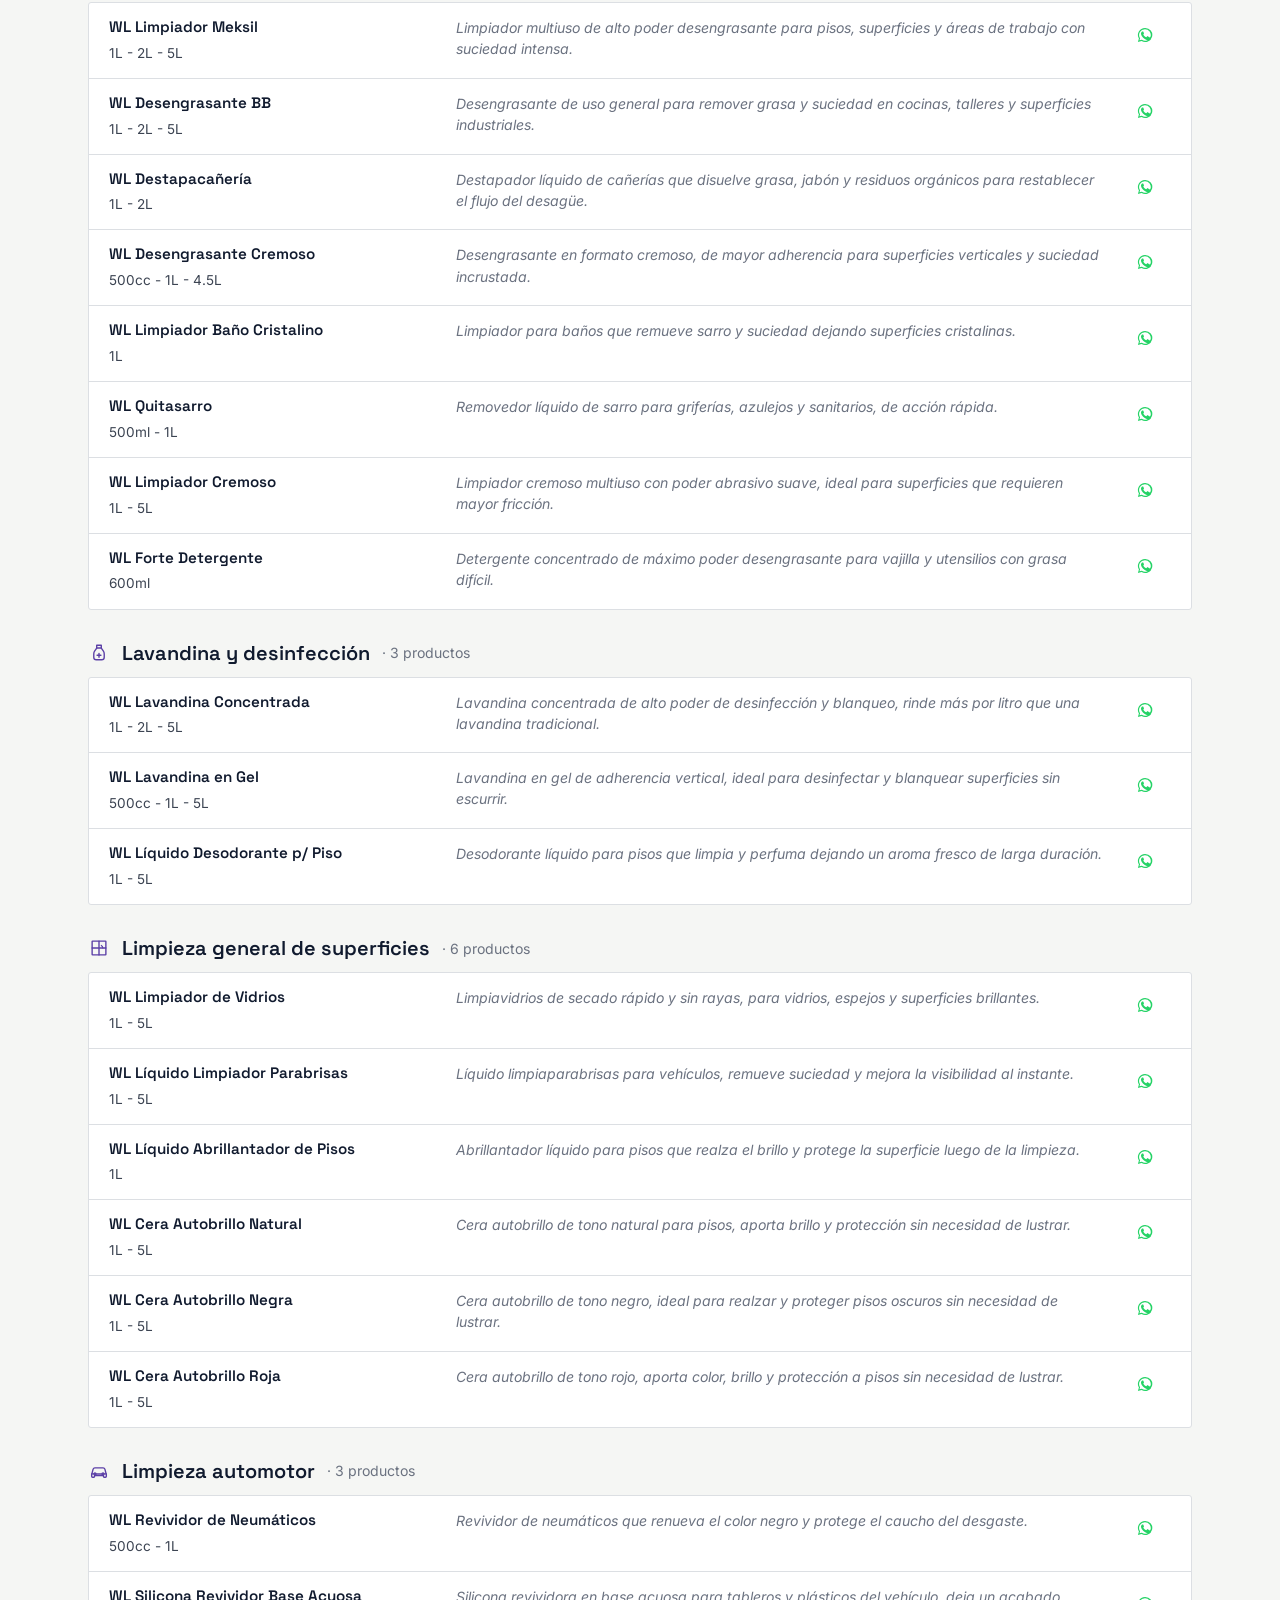
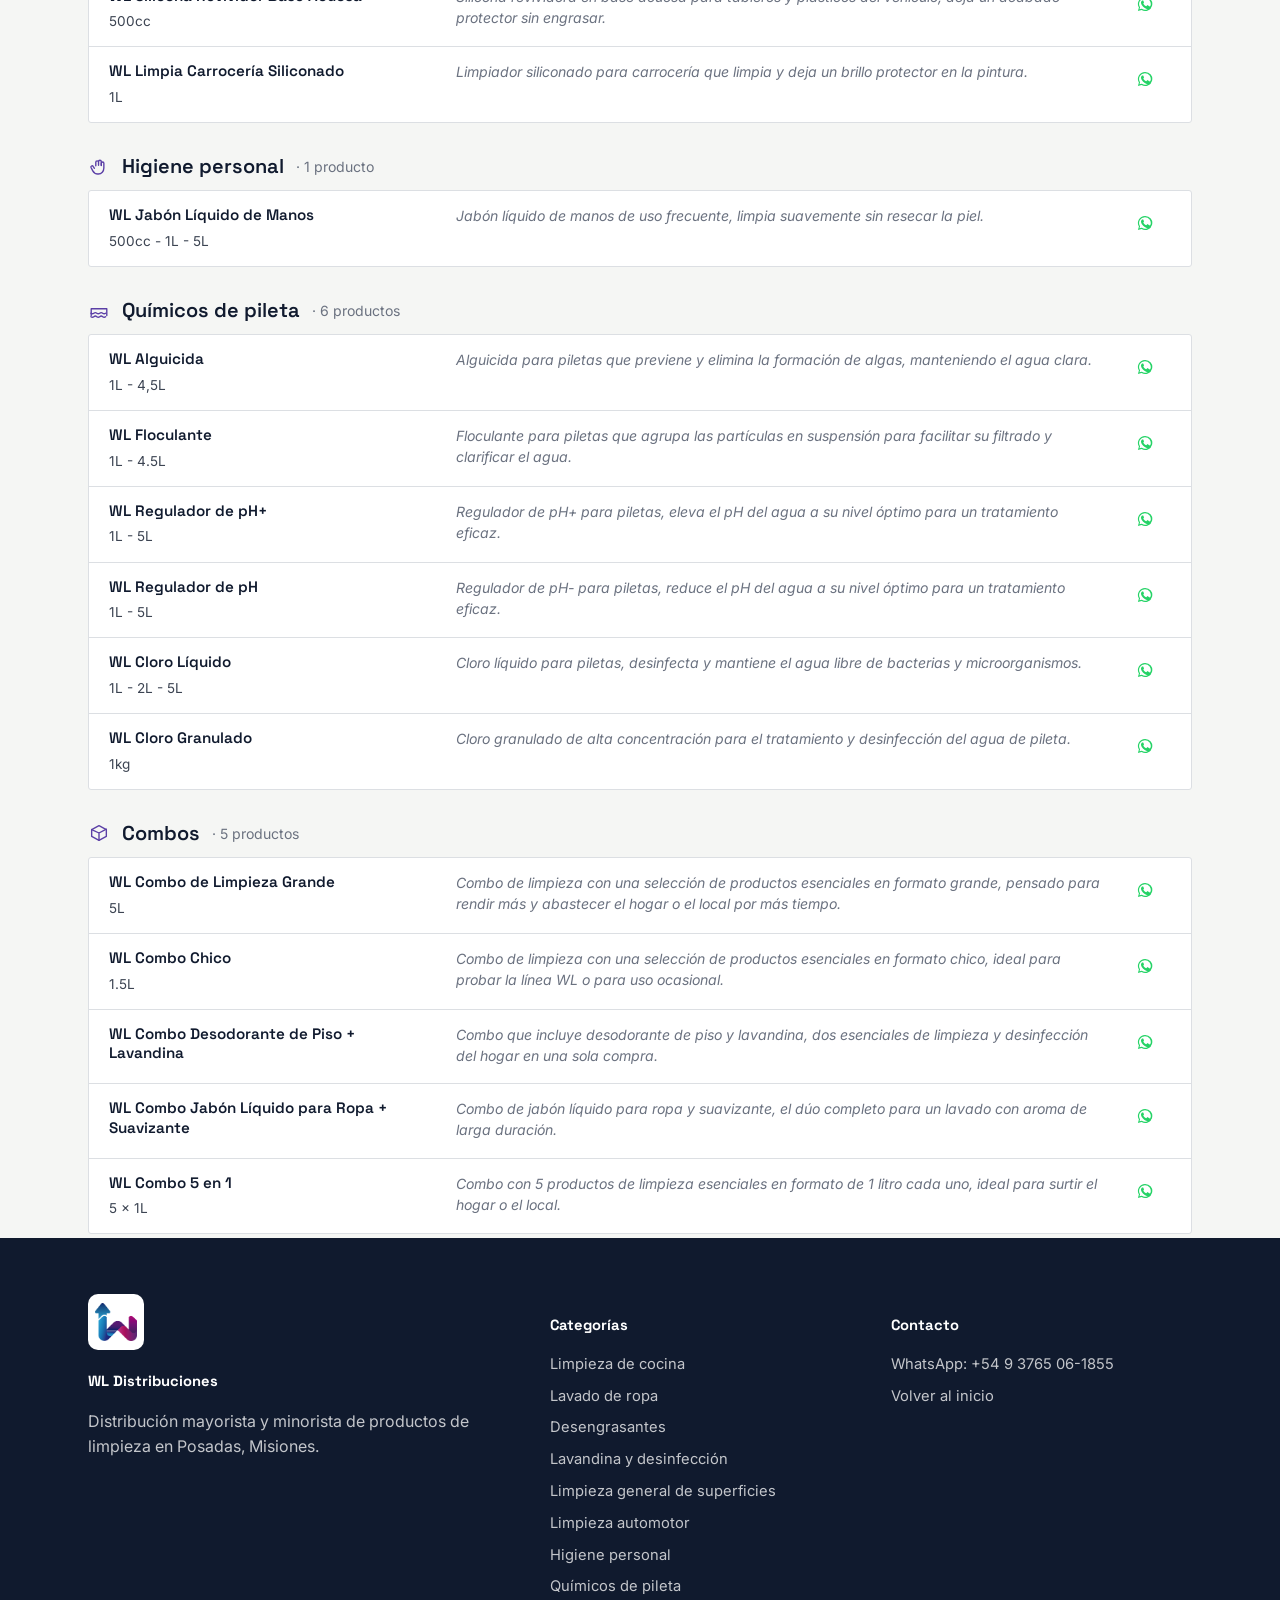
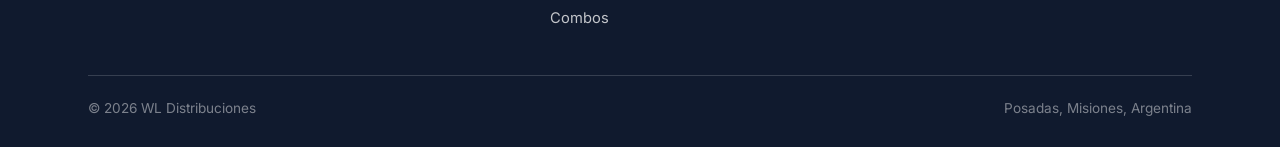
==== commit f0d258b5: "Agregar logo de WL en encabezado, pie e ícono de pestaña Co-Authored-By: Claude Opus 5.5 <noreply@an" ====
--- a/catalogo.html
+++ b/catalogo.html
@@ -15,6 +15,9 @@
 <meta name="viewport" content="width=device-width, initial-scale=1">
 <title>Catálogo de productos — WL Distribuciones</title>
 <meta name="description" content="Catálogo completo de WL Distribuciones: detergentes, desengrasantes, lavandina, químicos de pileta, limpieza automotor y más. Consultá precio por WhatsApp.">
+<link rel="icon" type="image/png" sizes="32x32" href="img/favicon-32.png">
+<link rel="icon" type="image/png" sizes="192x192" href="img/icon-192.png">
+<link rel="apple-touch-icon" href="img/apple-touch-icon.png">
 <link rel="stylesheet" href="styles.css">
 <style>
   /* Catálogo en formato lista compacta */
@@ -48,8 +51,8 @@
 <header class="site-header">
   <div class="wrap">
     <a href="index.html" class="logo">
-      <span class="logo-mark">WL</span>
-      Distribuciones <span class="logo-sub">· Posadas, Misiones</span>
+      <span class="logo-mark"><img src="img/logo-wl.png" alt="" width="32" height="29"></span>
+      WL Distribuciones <span class="logo-sub">· Posadas, Misiones</span>
     </a>
     <nav class="main-nav">
       <div class="nav-links">
@@ -86,6 +89,7 @@
   <div class="wrap">
     <div class="footer-grid">
       <div>
+        <div class="footer-logo"><img src="img/logo-wl.png" alt="Logo WL Distribuciones" width="42" height="38"></div>
         <h4>WL Distribuciones</h4>
         <p>Distribución mayorista y minorista de productos de limpieza en Posadas, Misiones.</p>
       </div>
--- a/styles.css
+++ b/styles.css
@@ -90,18 +90,21 @@
 }
 
 .logo-mark {
-  width: 34px;
-  height: 34px;
-  border-radius: var(--radius-s);
-  background: linear-gradient(135deg, var(--violet), var(--magenta));
+  width: 42px;
+  height: 42px;
+  border-radius: 8px;
+  background: #fff;
   display: flex;
   align-items: center;
   justify-content: center;
-  font-family: var(--font-display);
-  font-weight: 700;
-  font-size: 0.85rem;
-  color: #fff;
-}
+  padding: 5px;
+  flex-shrink: 0;
+}
+
+.logo-mark img { width: 100%; height: 100%; object-fit: contain; display: block; }
+
+.footer-logo { width: 56px; height: 56px; background: #fff; border-radius: 10px; padding: 7px; margin-bottom: 12px; }
+.footer-logo img { width: 100%; height: 100%; object-fit: contain; display: block; }
 
 .logo-sub {
   font-family: var(--font-body);
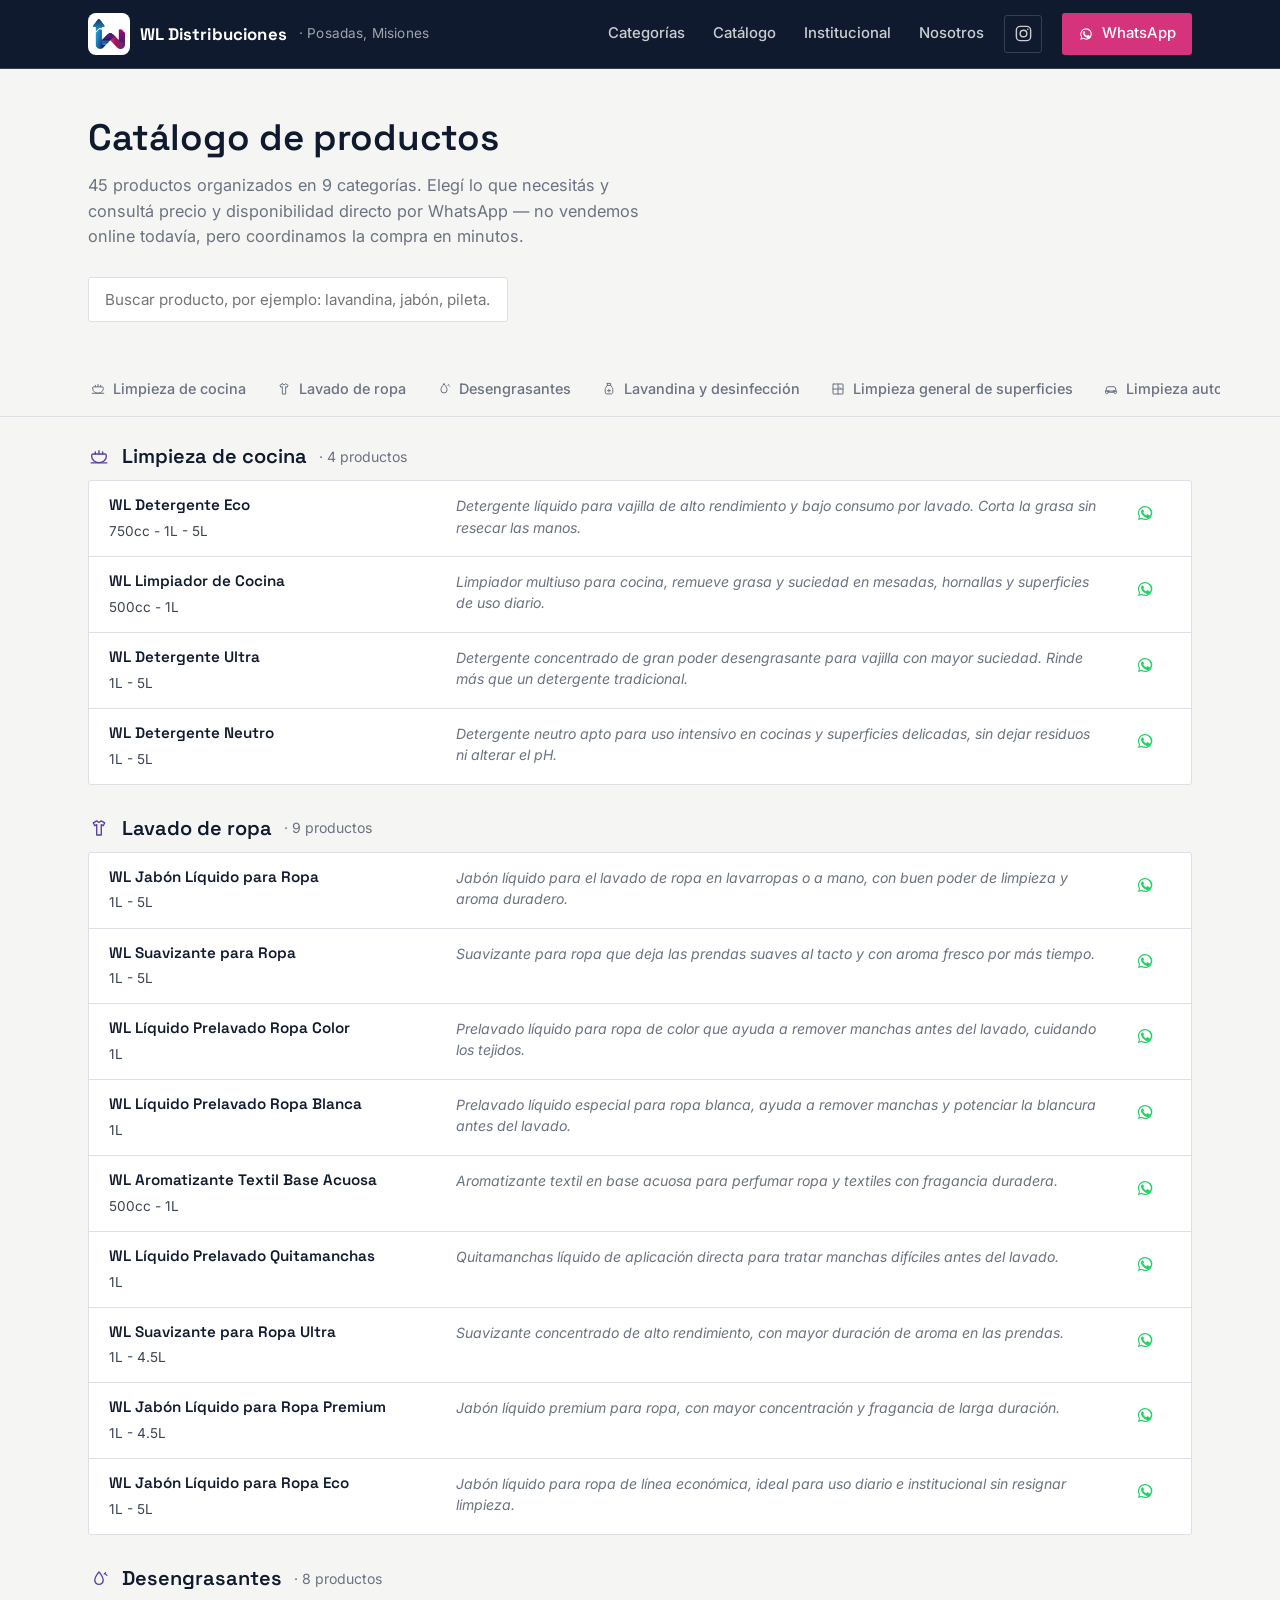
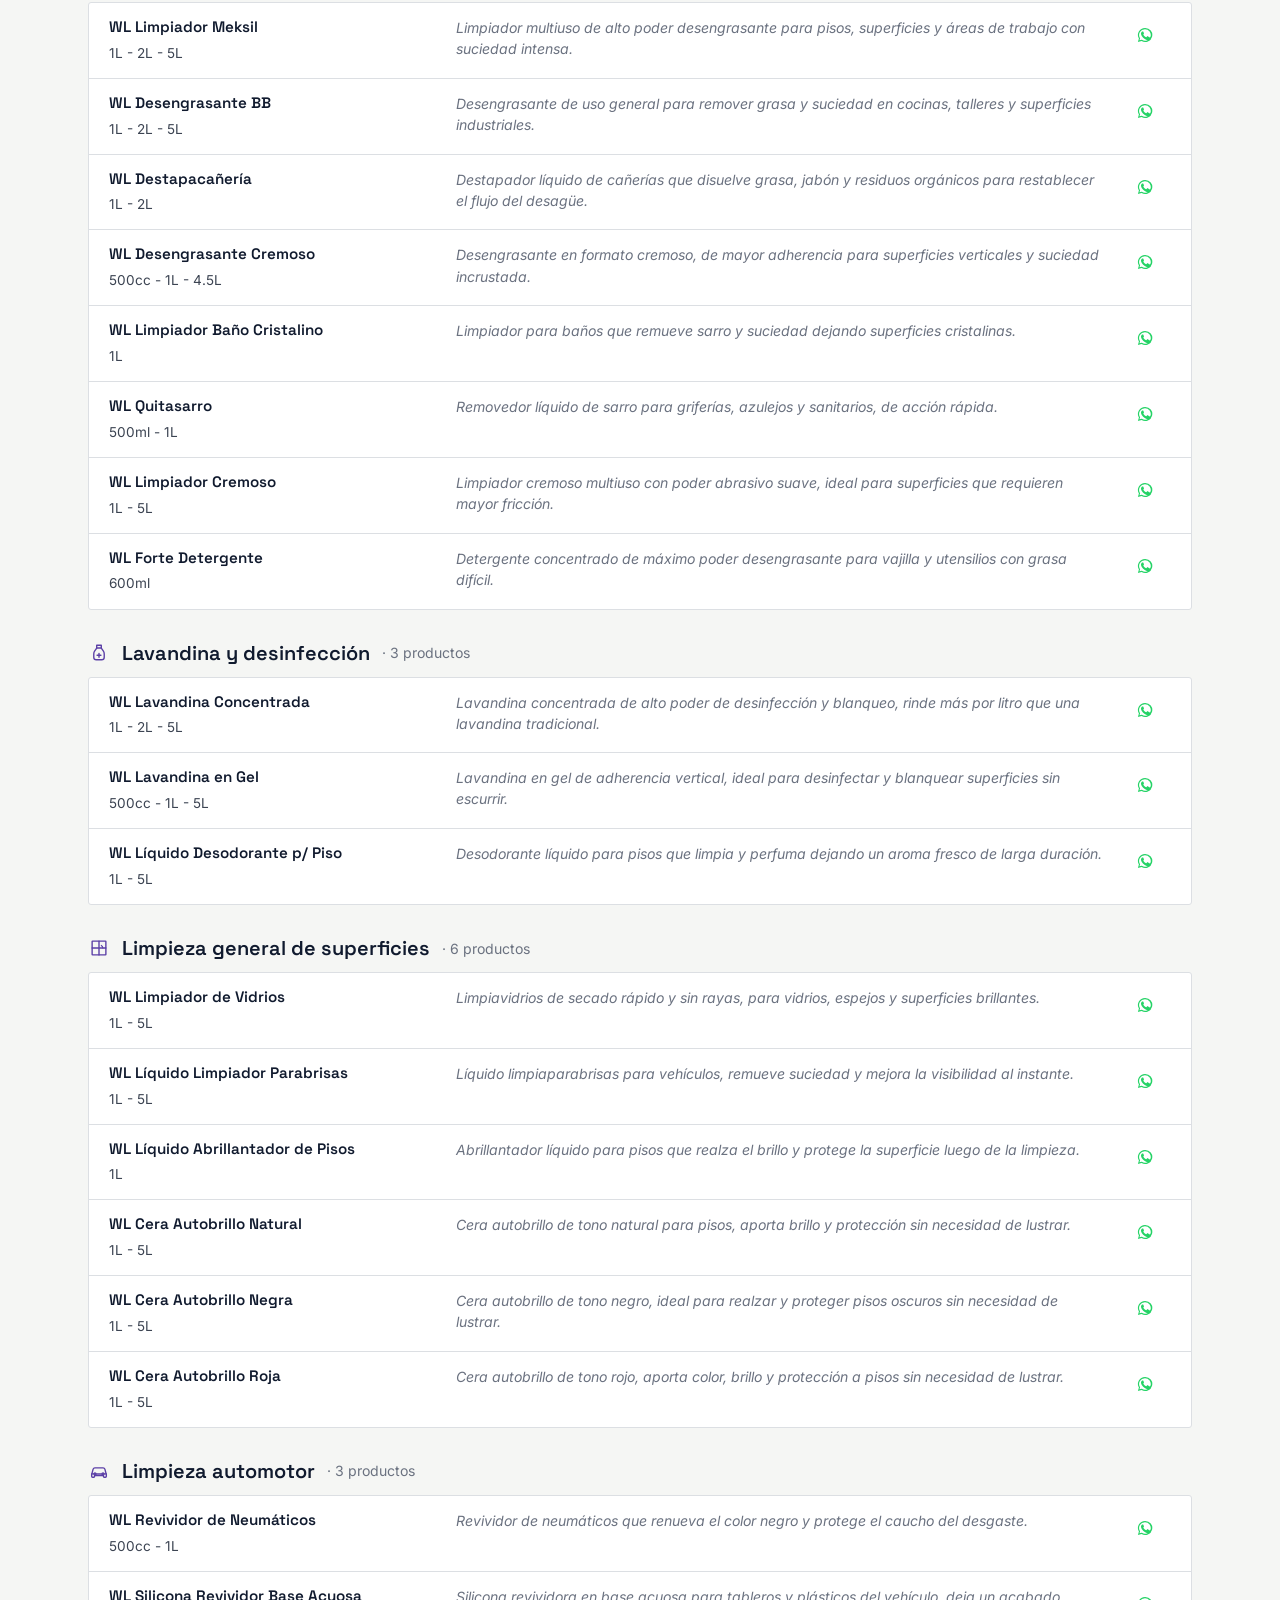
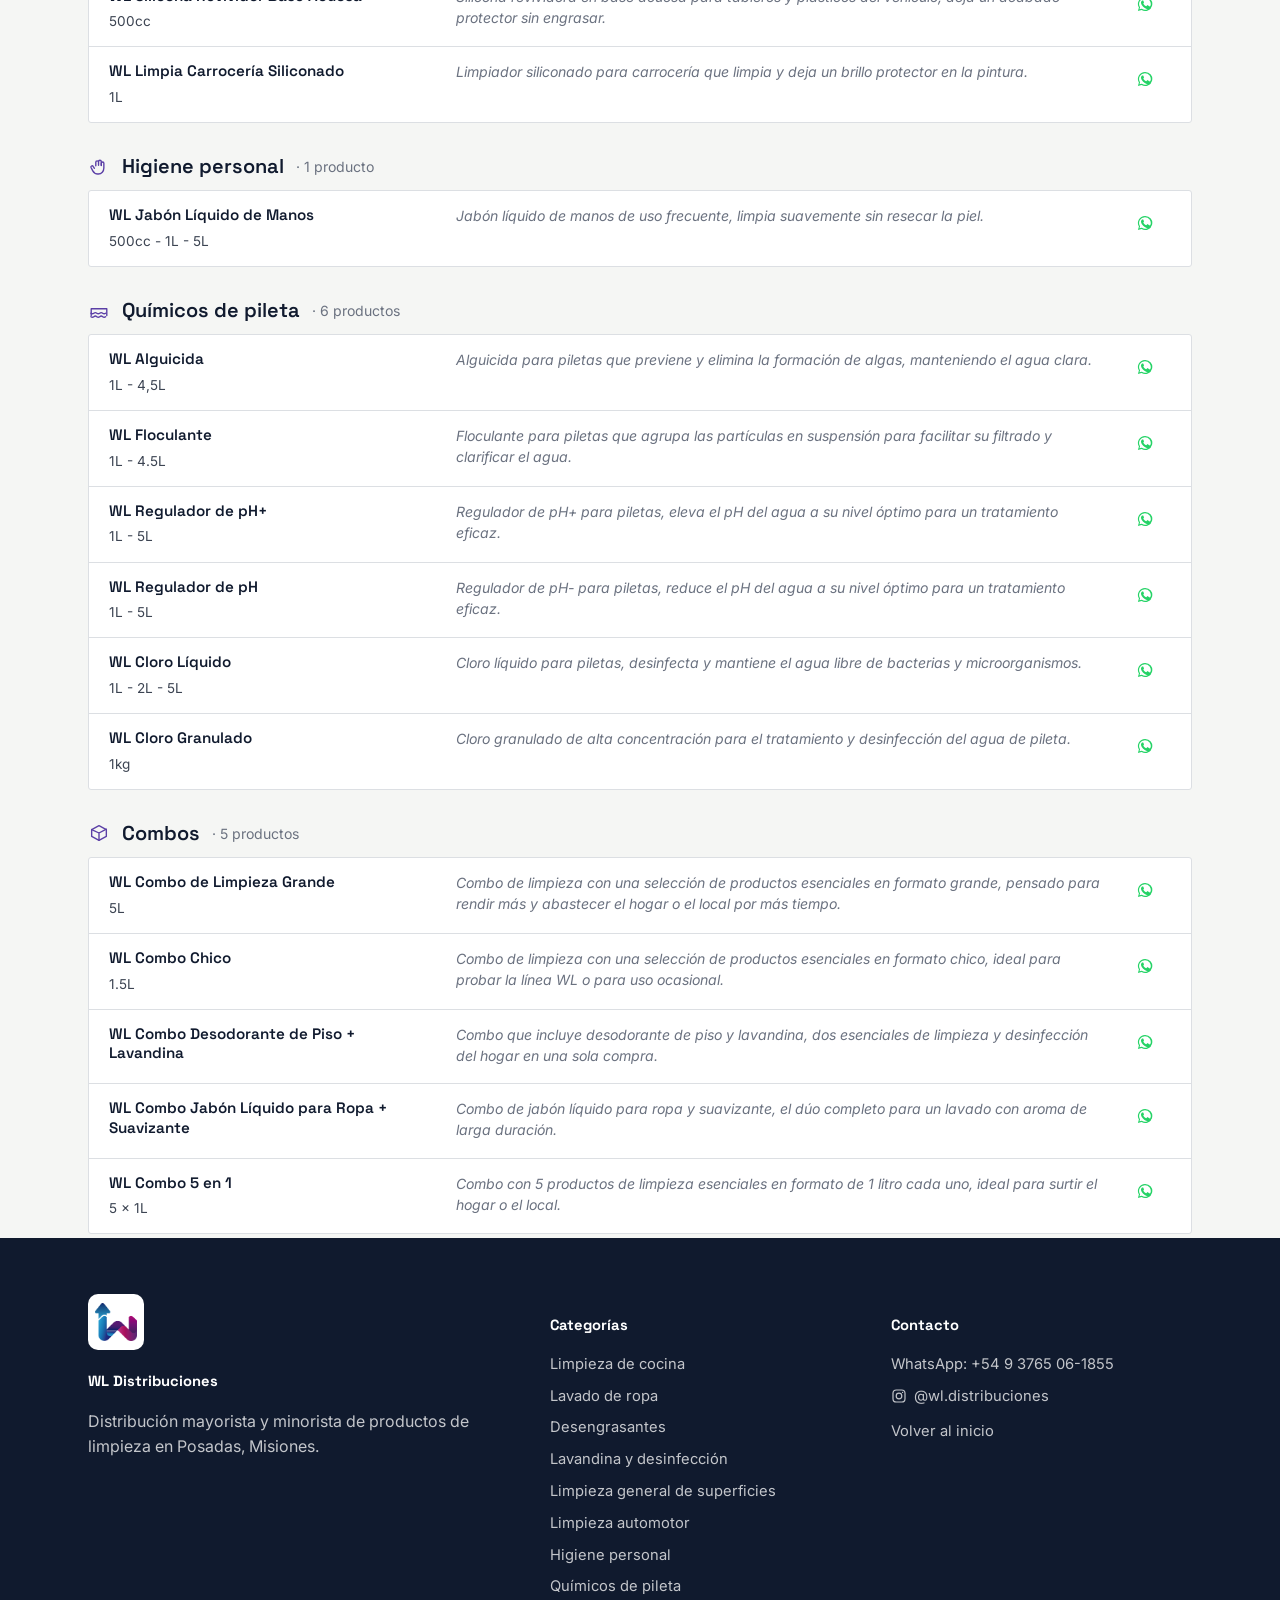
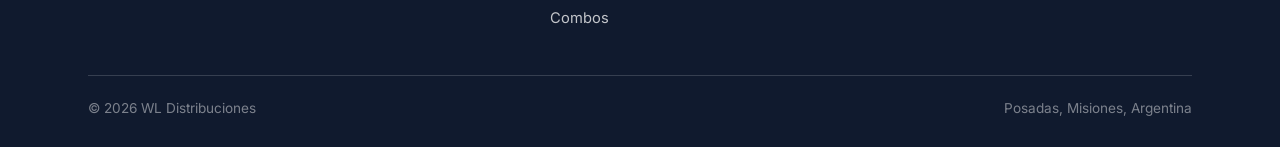
==== commit 8736262e: "Agregar enlace a Instagram (@wl.distribuciones) en encabezado, pie y contacto institucional Co-Autho" ====
--- a/catalogo.html
+++ b/catalogo.html
@@ -18,7 +18,7 @@
 <link rel="icon" type="image/png" sizes="32x32" href="img/favicon-32.png">
 <link rel="icon" type="image/png" sizes="192x192" href="img/icon-192.png">
 <link rel="apple-touch-icon" href="img/apple-touch-icon.png">
-<link rel="stylesheet" href="styles.css">
+<link rel="stylesheet" href="styles.css?v=20261020">
 <style>
   /* Catálogo en formato lista compacta */
   .product-grid { display:block; background:var(--paper-raised); border:1px solid var(--line); border-radius:var(--radius-s); }
@@ -61,6 +61,7 @@
         <a href="institucional.html">Institucional</a>
         <a href="index.html#nosotros">Nosotros</a>
       </div>
+      <a href="https://www.instagram.com/wl.distribuciones/" class="nav-ig" target="_blank" rel="noopener" aria-label="Instagram de WL Distribuciones" title="Instagram @wl.distribuciones"><svg viewBox="0 0 24 24" fill="none" stroke="currentColor" stroke-width="1.8" stroke-linecap="round" stroke-linejoin="round" aria-hidden="true"><rect x="3" y="3" width="18" height="18" rx="5"/><circle cx="12" cy="12" r="4.2"/><circle cx="17.4" cy="6.6" r="1" fill="currentColor" stroke="none"/></svg></a>
       <a href="https://wa.me/5493765061855?text=Hola%2C%20quiero%20hacer%20una%20consulta" class="nav-cta" target="_blank" rel="noopener"></a>
     </nav>
   </div>
@@ -101,6 +102,7 @@
         <h4>Contacto</h4>
         <ul>
           <li><a href="https://wa.me/5493765061855" target="_blank" rel="noopener">WhatsApp: +54 9 3765 06-1855</a></li>
+          <li><a href="https://www.instagram.com/wl.distribuciones/" class="footer-ig" target="_blank" rel="noopener"><svg viewBox="0 0 24 24" fill="none" stroke="currentColor" stroke-width="1.8" stroke-linecap="round" stroke-linejoin="round" aria-hidden="true"><rect x="3" y="3" width="18" height="18" rx="5"/><circle cx="12" cy="12" r="4.2"/><circle cx="17.4" cy="6.6" r="1" fill="currentColor" stroke="none"/></svg>@wl.distribuciones</a></li>
           <li><a href="index.html">Volver al inicio</a></li>
         </ul>
       </div>
--- a/styles.css
+++ b/styles.css
@@ -149,6 +149,34 @@
 
 .nav-cta svg { width: 16px; height: 16px; }
 
+.nav-ig {
+  display: inline-flex;
+  align-items: center;
+  justify-content: center;
+  width: 38px;
+  height: 38px;
+  border-radius: var(--radius-s);
+  border: 1px solid var(--line-on-ink);
+}
+
+.nav-ig svg { width: 19px; height: 19px; }
+.nav-ig:hover { border-color: rgba(255, 255, 255, 0.5); }
+
+.footer-ig { display: inline-flex; align-items: center; gap: 7px; }
+.footer-ig svg { width: 16px; height: 16px; }
+.nav-cta svg, .nav-ig svg { flex-shrink: 0; }
+.logo { white-space: nowrap; }
+
+@media (max-width: 480px) {
+  .main-nav { gap: 8px; }
+  .logo { gap: 8px; font-size: 0.98rem; }
+  .logo-mark { width: 38px; height: 38px; }
+  .nav-ig { width: 36px; height: 36px; }
+  .site-header .wrap { padding: 0 16px; }
+  .main-nav .nav-cta { padding: 0; gap: 0; width: 38px; height: 38px; justify-content: center; font-size: 0; overflow: hidden; }
+  .nav-cta svg { width: 20px; height: 20px; }
+}
+
 .nav-toggle { display: none; }
 
 /* ---------- Buttons ---------- */
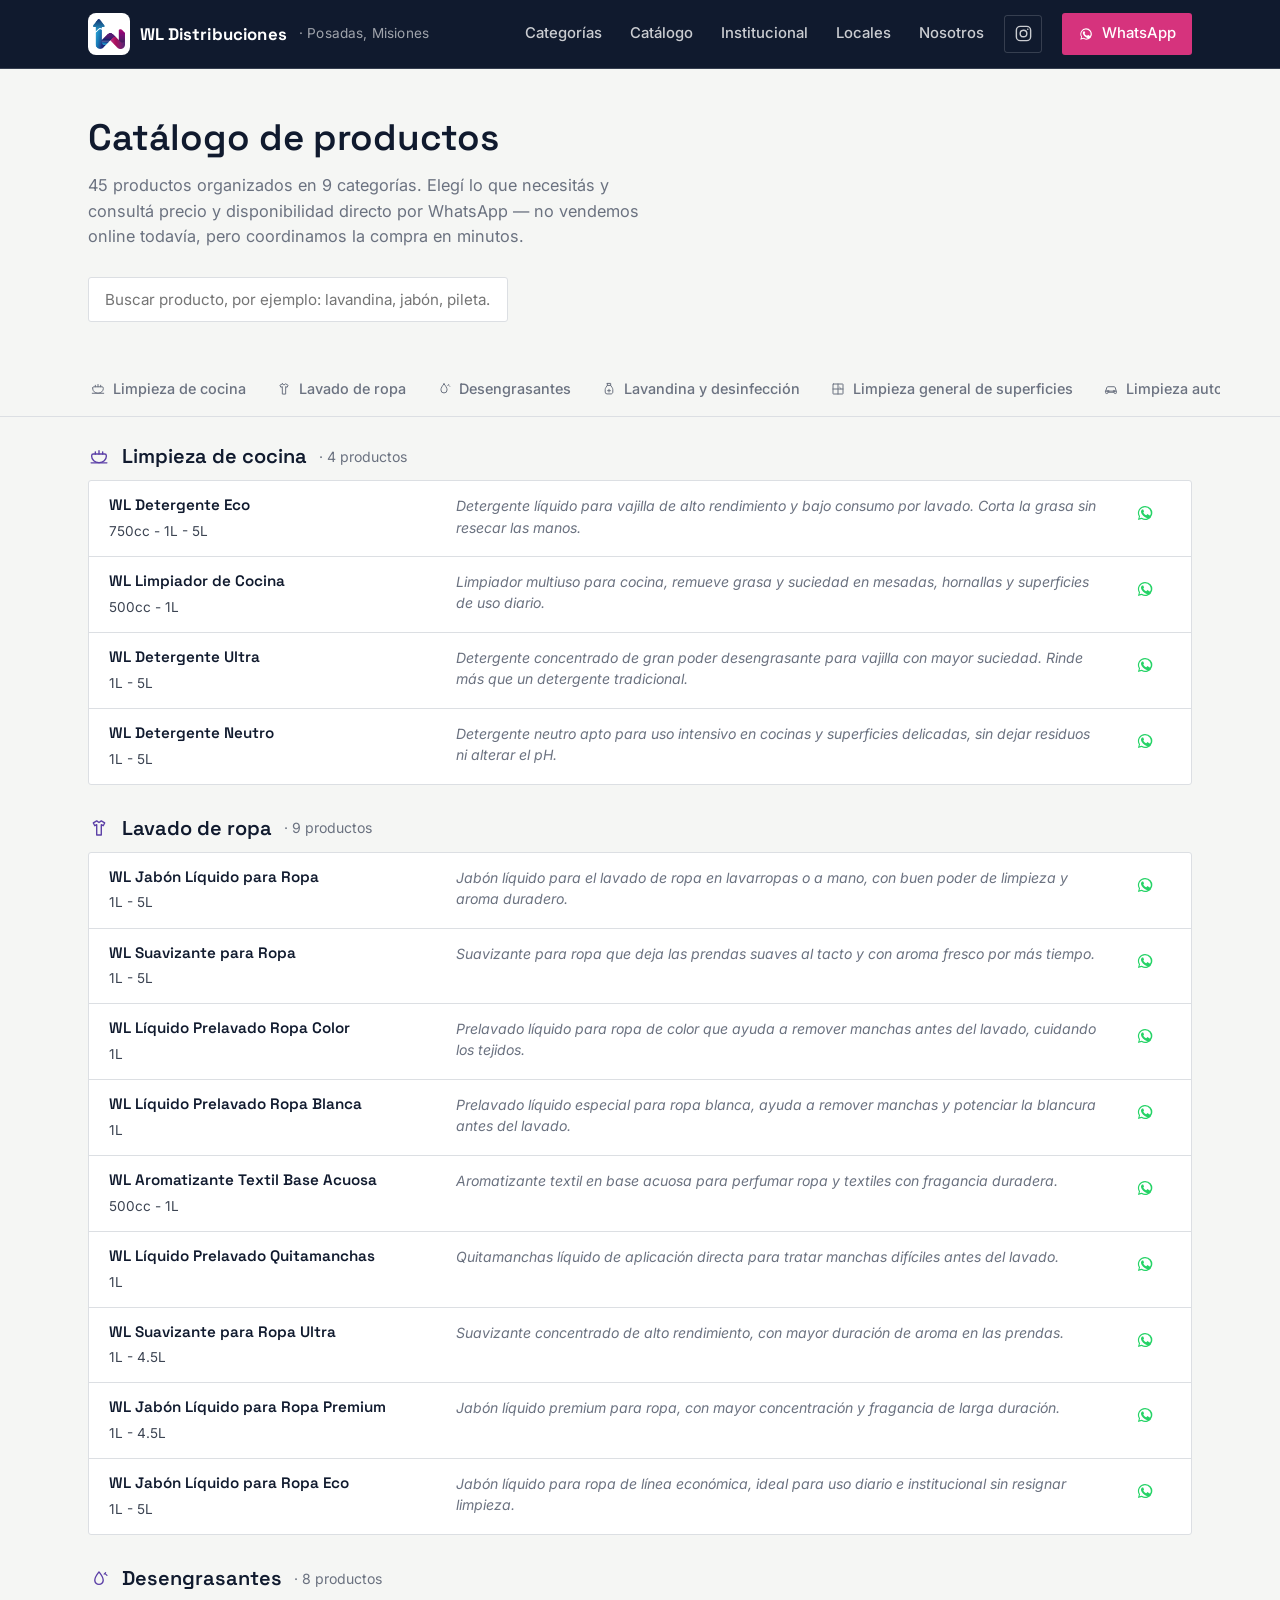
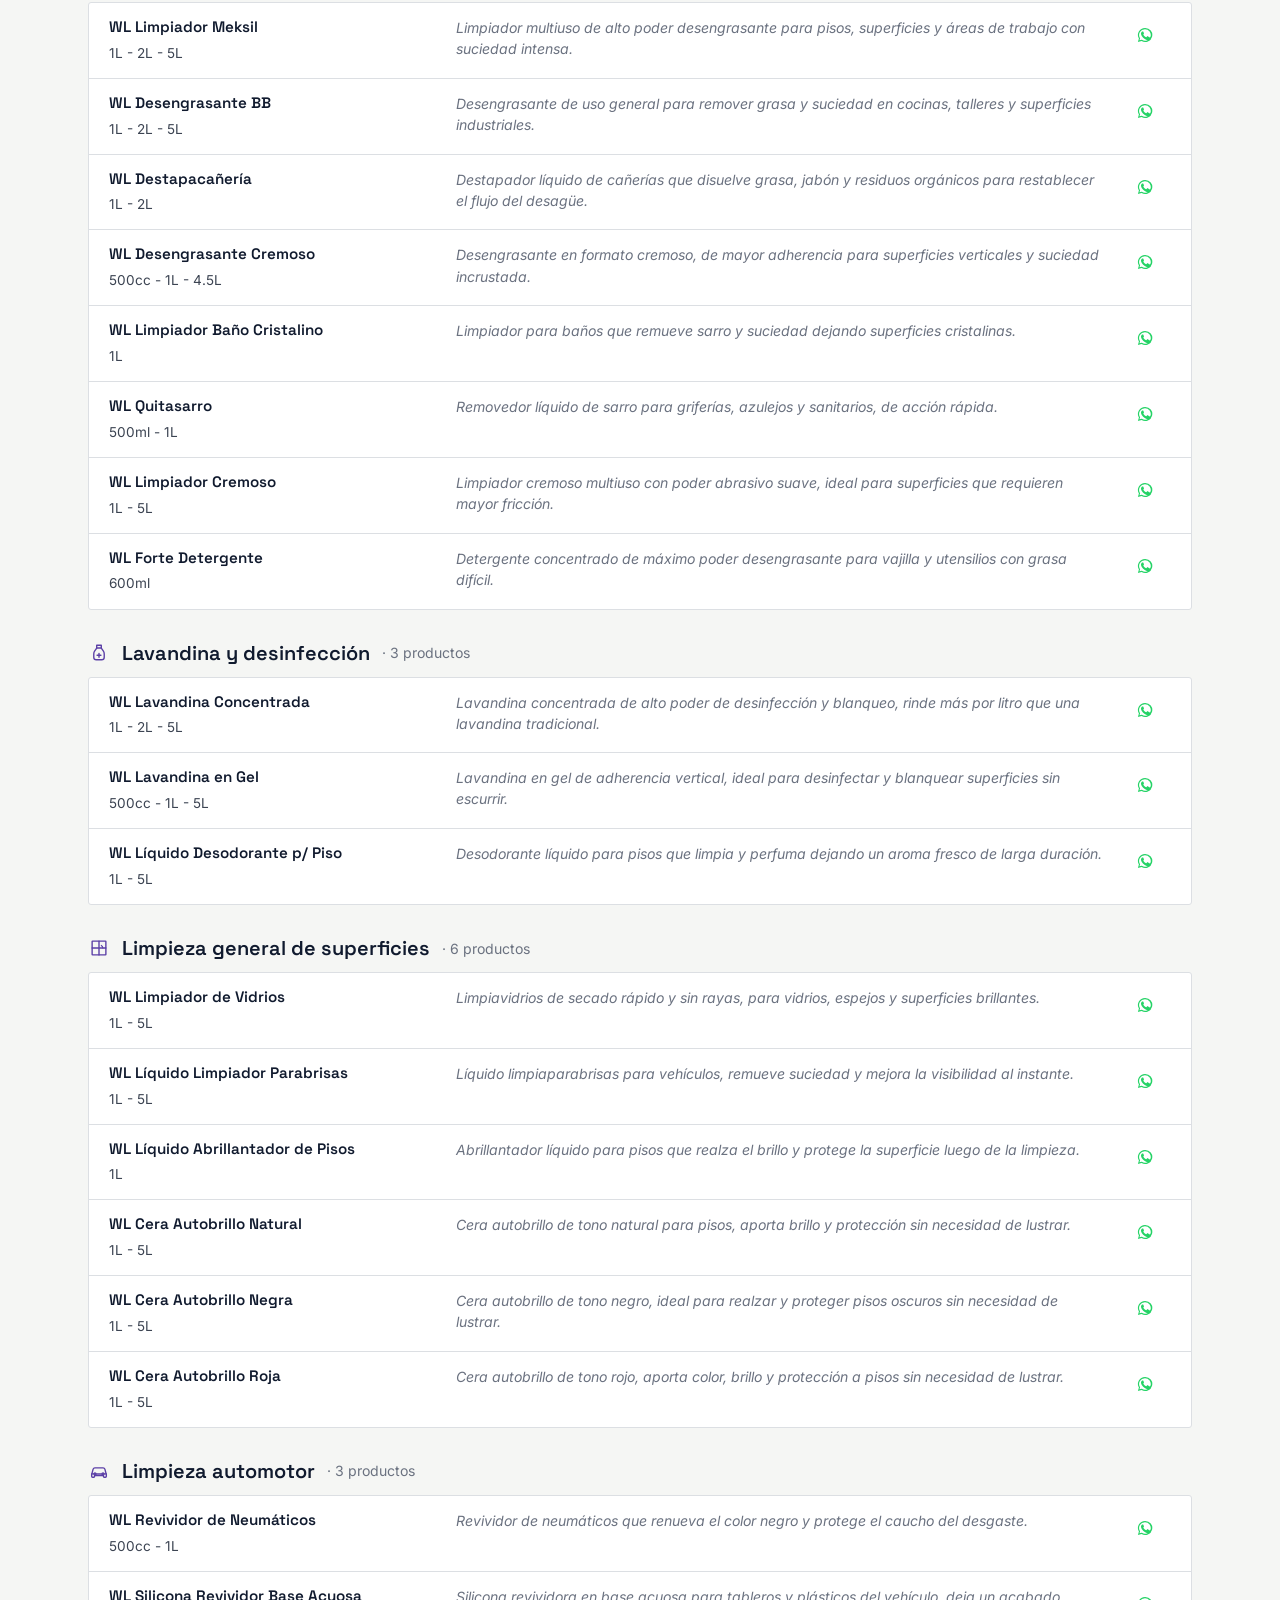
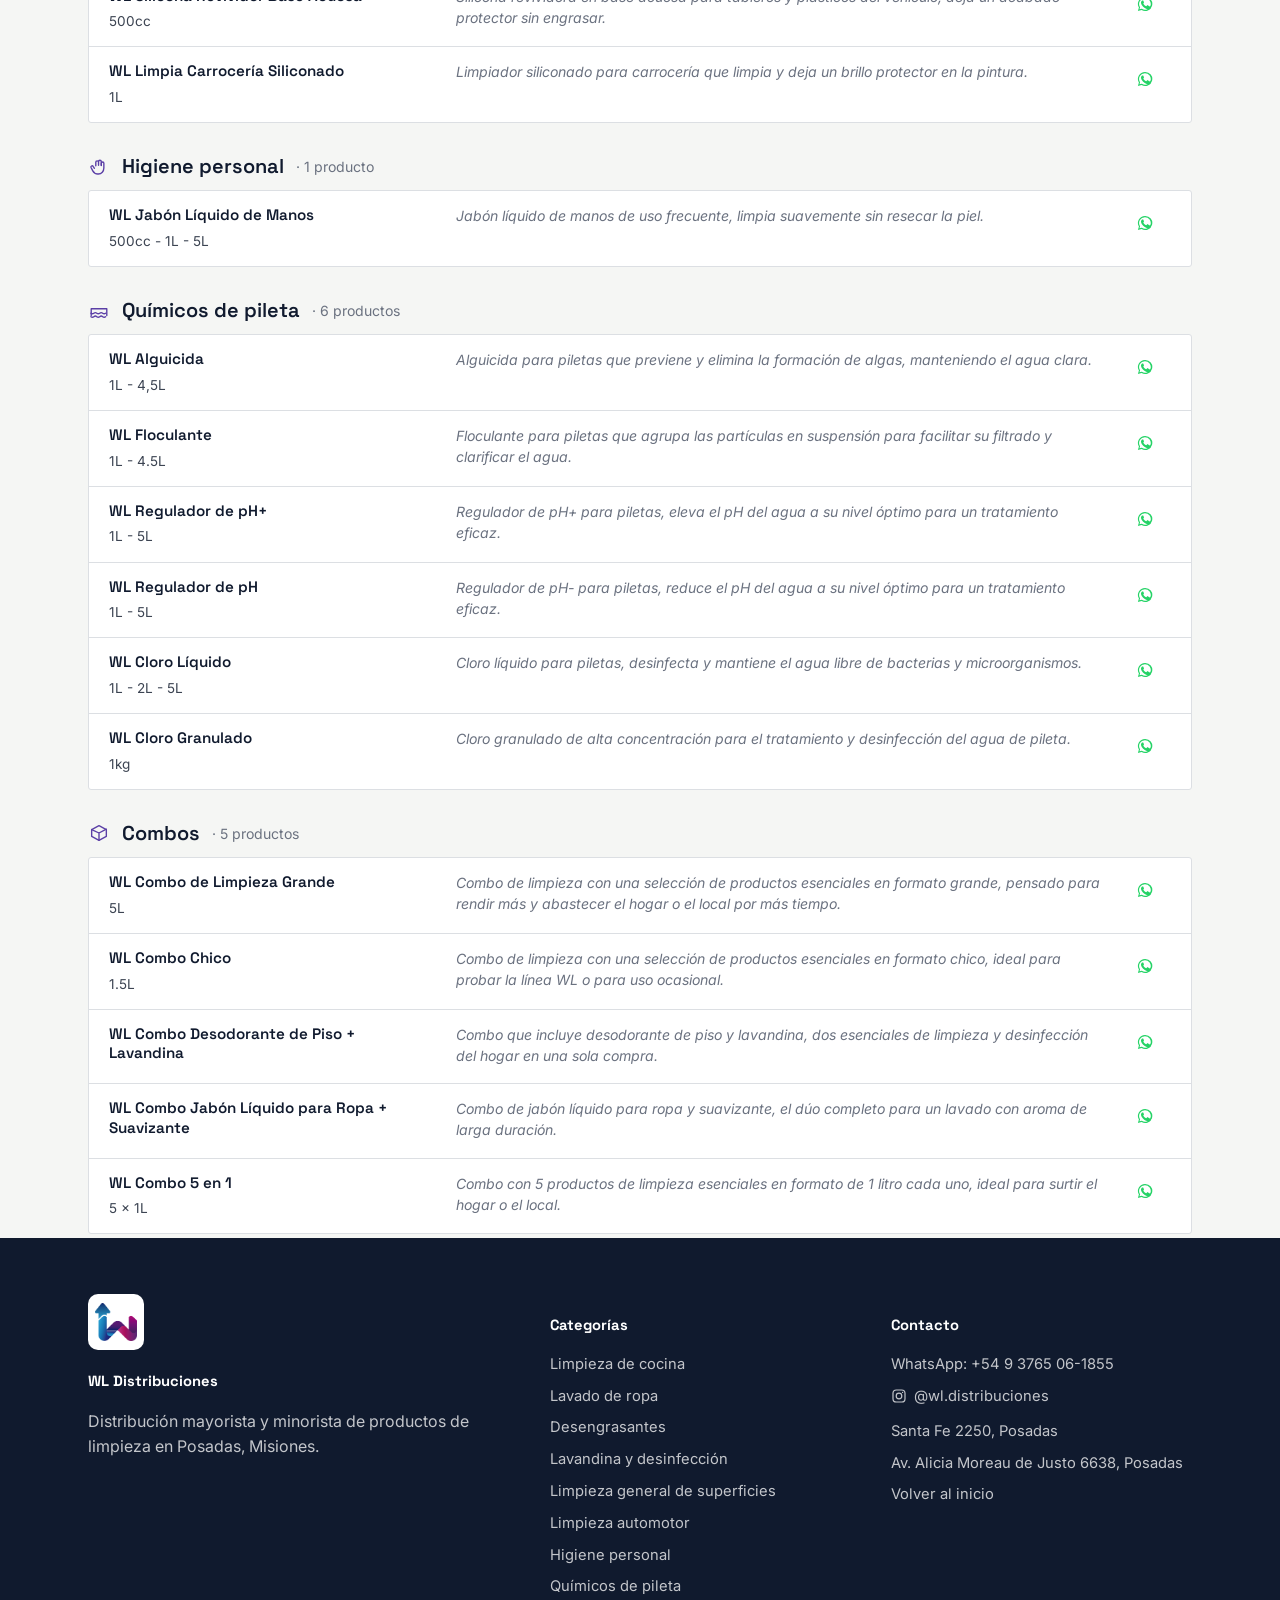
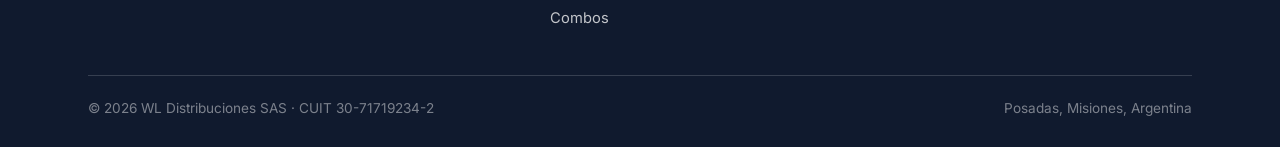
==== commit ab310e9b: "Sección de locales con mapa, datos legales y corrección de cantidades de productos Co-Authored-By: C" ====
--- a/catalogo.html
+++ b/catalogo.html
@@ -18,7 +18,7 @@
 <link rel="icon" type="image/png" sizes="32x32" href="img/favicon-32.png">
 <link rel="icon" type="image/png" sizes="192x192" href="img/icon-192.png">
 <link rel="apple-touch-icon" href="img/apple-touch-icon.png">
-<link rel="stylesheet" href="styles.css?v=20261020">
+<link rel="stylesheet" href="styles.css?v=20261116">
 <style>
   /* Catálogo en formato lista compacta */
   .product-grid { display:block; background:var(--paper-raised); border:1px solid var(--line); border-radius:var(--radius-s); }
@@ -59,6 +59,7 @@
         <a href="index.html#categorias">Categorías</a>
         <a href="catalogo.html">Catálogo</a>
         <a href="institucional.html">Institucional</a>
+        <a href="index.html#locales">Locales</a>
         <a href="index.html#nosotros">Nosotros</a>
       </div>
       <a href="https://www.instagram.com/wl.distribuciones/" class="nav-ig" target="_blank" rel="noopener" aria-label="Instagram de WL Distribuciones" title="Instagram @wl.distribuciones"><svg viewBox="0 0 24 24" fill="none" stroke="currentColor" stroke-width="1.8" stroke-linecap="round" stroke-linejoin="round" aria-hidden="true"><rect x="3" y="3" width="18" height="18" rx="5"/><circle cx="12" cy="12" r="4.2"/><circle cx="17.4" cy="6.6" r="1" fill="currentColor" stroke="none"/></svg></a>
@@ -103,12 +104,14 @@
         <ul>
           <li><a href="https://wa.me/5493765061855" target="_blank" rel="noopener">WhatsApp: +54 9 3765 06-1855</a></li>
           <li><a href="https://www.instagram.com/wl.distribuciones/" class="footer-ig" target="_blank" rel="noopener"><svg viewBox="0 0 24 24" fill="none" stroke="currentColor" stroke-width="1.8" stroke-linecap="round" stroke-linejoin="round" aria-hidden="true"><rect x="3" y="3" width="18" height="18" rx="5"/><circle cx="12" cy="12" r="4.2"/><circle cx="17.4" cy="6.6" r="1" fill="currentColor" stroke="none"/></svg>@wl.distribuciones</a></li>
+          <li><a href="index.html#locales">Santa Fe 2250, Posadas</a></li>
+          <li><a href="index.html#locales">Av. Alicia Moreau de Justo 6638, Posadas</a></li>
           <li><a href="index.html">Volver al inicio</a></li>
         </ul>
       </div>
     </div>
     <div class="footer-bottom">
-      <span>© <span id="year"></span> WL Distribuciones</span>
+      <span>© <span id="year"></span> WL Distribuciones SAS · CUIT 30-71719234-2</span>
       <span>Posadas, Misiones, Argentina</span>
     </div>
   </div>
--- a/styles.css
+++ b/styles.css
@@ -279,6 +279,88 @@
 
 .hero-mosaic .tile.dim { opacity: 0.55; }
 
+/* ---------- Promociones de la semana (portada) ---------- */
+
+.promo-slider { position: relative; width: 100%; max-width: 430px; justify-self: center; }
+
+.promo-head {
+  display: flex;
+  justify-content: space-between;
+  align-items: baseline;
+  margin-bottom: 12px;
+}
+
+.promo-head h2 { color: #fff; font-size: 1.15rem; }
+.promo-head span { font-size: 0.82rem; color: rgba(255, 255, 255, 0.55); }
+
+.promo-viewport {
+  position: relative;
+  aspect-ratio: 3 / 4;
+  border-radius: 6px;
+  overflow: hidden;
+  background: var(--ink-soft);
+  box-shadow: 0 0 0 1px var(--line-on-ink);
+}
+
+.promo-track {
+  display: flex;
+  height: 100%;
+  transition: transform 0.45s ease;
+}
+
+.promo-slide { flex: 0 0 100%; height: 100%; display: block; }
+.promo-slide img { width: 100%; height: 100%; object-fit: cover; display: block; }
+
+.promo-arrow {
+  position: absolute;
+  top: 50%;
+  transform: translateY(-50%);
+  width: 40px;
+  height: 40px;
+  border: 0;
+  border-radius: 50%;
+  background: rgba(16, 26, 46, 0.72);
+  color: #fff;
+  font-size: 1.4rem;
+  line-height: 1;
+  cursor: pointer;
+  display: flex;
+  align-items: center;
+  justify-content: center;
+}
+
+.promo-arrow:hover { background: var(--ink); }
+.promo-arrow.prev { left: 10px; }
+.promo-arrow.next { right: 10px; }
+
+.promo-foot {
+  display: flex;
+  justify-content: space-between;
+  align-items: center;
+  gap: 12px;
+  margin-top: 12px;
+}
+
+.promo-dots { display: flex; gap: 6px; }
+
+.promo-dots button {
+  width: 9px;
+  height: 9px;
+  padding: 0;
+  border: 0;
+  border-radius: 50%;
+  background: rgba(255, 255, 255, 0.3);
+  cursor: pointer;
+}
+
+.promo-dots button.active { background: var(--magenta); width: 22px; border-radius: 5px; }
+
+.promo-cta { font-size: 0.88rem; font-weight: 600; color: #fff; display: inline-flex; align-items: center; gap: 7px; }
+.promo-cta svg { width: 16px; height: 16px; color: var(--whatsapp); flex-shrink: 0; }
+.promo-cta:hover { color: var(--magenta); }
+
+@media (prefers-reduced-motion: reduce) { .promo-track { transition: none; } }
+
 /* ---------- Section shell ---------- */
 
 .section {
@@ -614,6 +696,7 @@
 @media (max-width: 900px) {
   .hero .wrap { grid-template-columns: 1fr; }
   .hero-mosaic { max-width: 340px; }
+  .promo-slider { max-width: 400px; width: 100%; justify-self: start; }
   .cat-grid { grid-template-columns: repeat(2, 1fr); }
   .steps { grid-template-columns: 1fr; gap: 24px; }
   .values { grid-template-columns: repeat(2, 1fr); }
@@ -642,3 +725,50 @@
   outline: 2px solid var(--magenta);
   outline-offset: 2px;
 }
+
+
+/* ---------- Locales ---------- */
+
+.locales-grid {
+  display: grid;
+  grid-template-columns: repeat(2, 1fr);
+  gap: 20px;
+}
+
+.local-card {
+  background: var(--paper);
+  border: 1px solid var(--line);
+  border-radius: var(--radius-s);
+  overflow: hidden;
+  display: flex;
+  flex-direction: column;
+}
+
+.local-map { aspect-ratio: 16 / 9; background: var(--line); }
+.local-map iframe { width: 100%; height: 100%; border: 0; display: block; }
+
+.local-body { padding: 22px 22px 24px; display: flex; flex-direction: column; gap: 6px; flex: 1; }
+
+.local-tag {
+  font-size: 0.75rem;
+  font-weight: 600;
+  letter-spacing: 0.08em;
+  text-transform: uppercase;
+  color: var(--magenta);
+}
+
+.local-body h3 { font-size: 1.15rem; }
+.local-dir { color: var(--graphite); }
+
+.local-horarios { list-style: none; margin: 8px 0 0; padding: 0; font-size: 0.92rem; }
+.local-horarios li { display: flex; justify-content: space-between; gap: 16px; padding: 5px 0; border-bottom: 1px dashed var(--line); }
+.local-horarios li span:first-child { color: var(--ink); font-weight: 500; }
+
+.local-actions { display: flex; align-items: center; gap: 18px; margin-top: auto; padding-top: 16px; flex-wrap: wrap; }
+.local-wa { display: inline-flex; align-items: center; gap: 7px; font-weight: 600; color: var(--ink); font-size: 0.95rem; }
+.local-wa svg { width: 18px; height: 18px; color: var(--whatsapp); }
+.local-wa:hover { color: var(--magenta); }
+
+@media (max-width: 760px) {
+  .locales-grid { grid-template-columns: 1fr; }
+}
